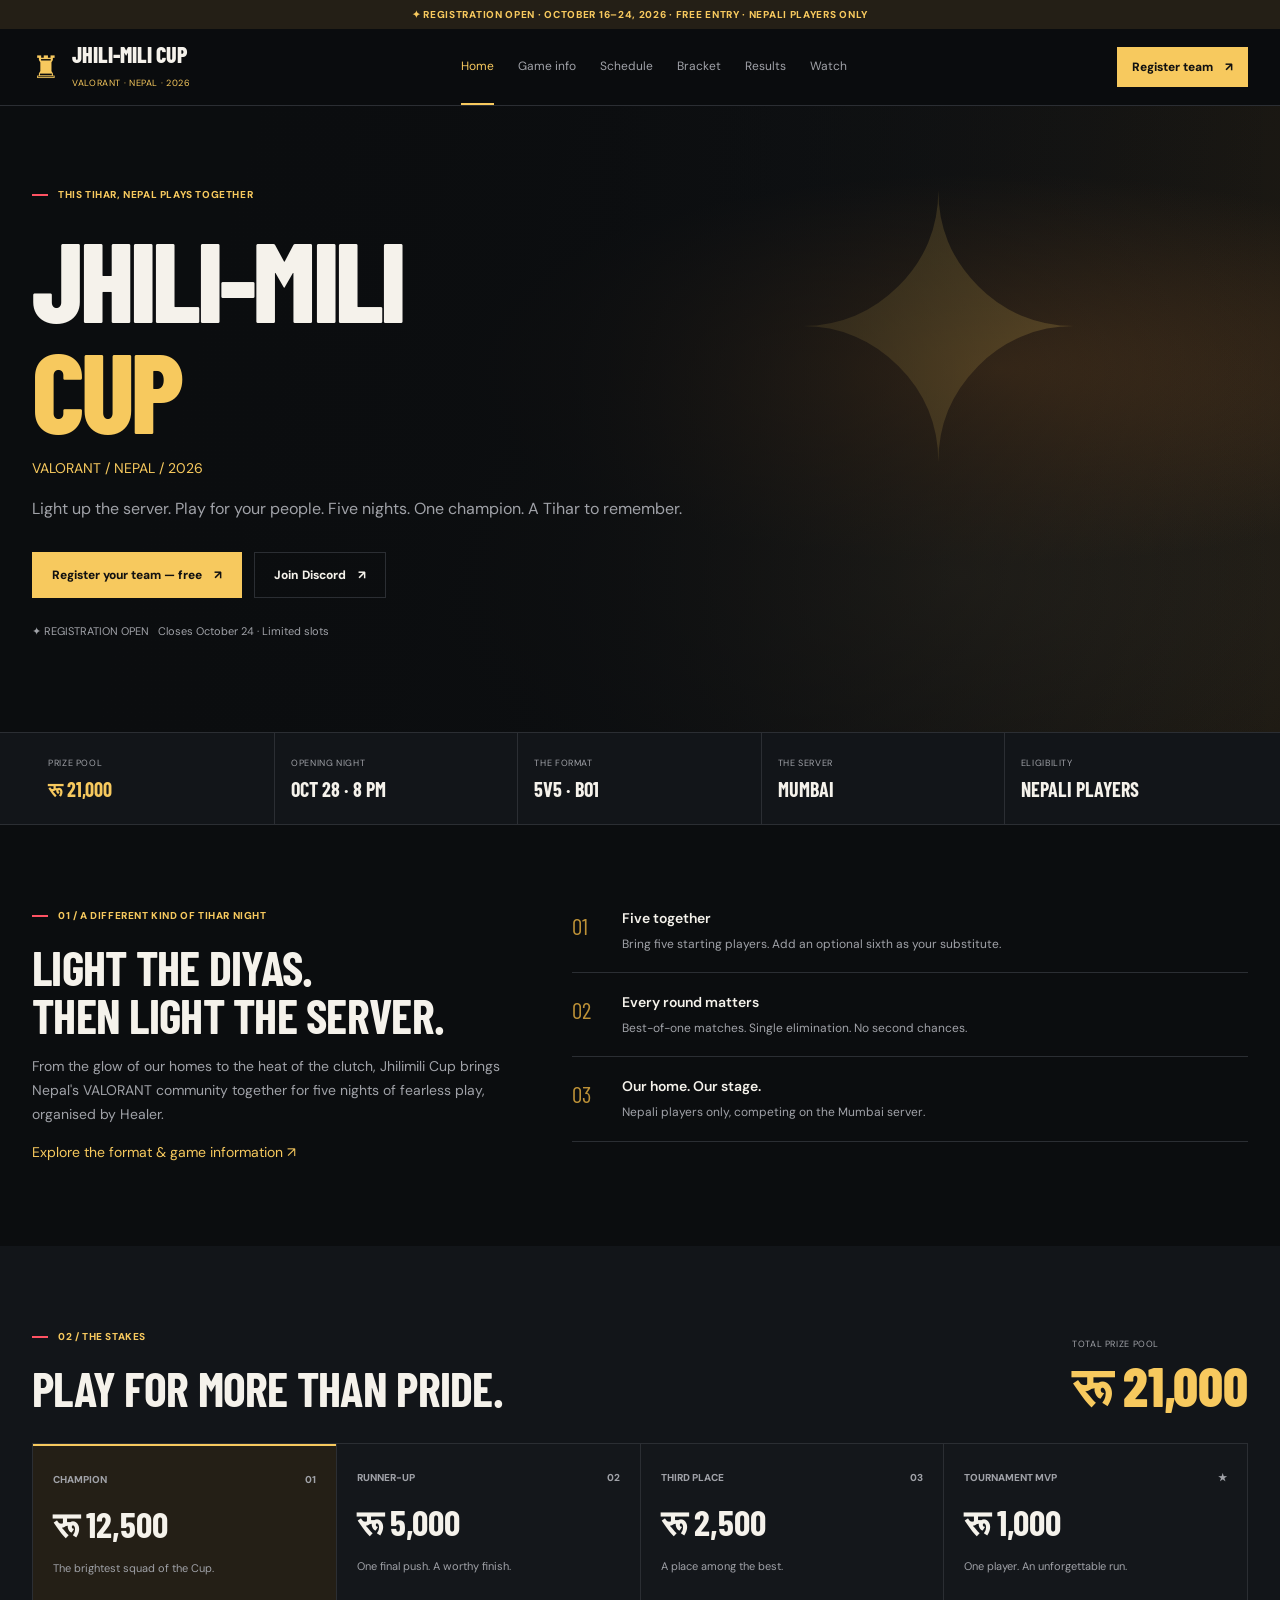
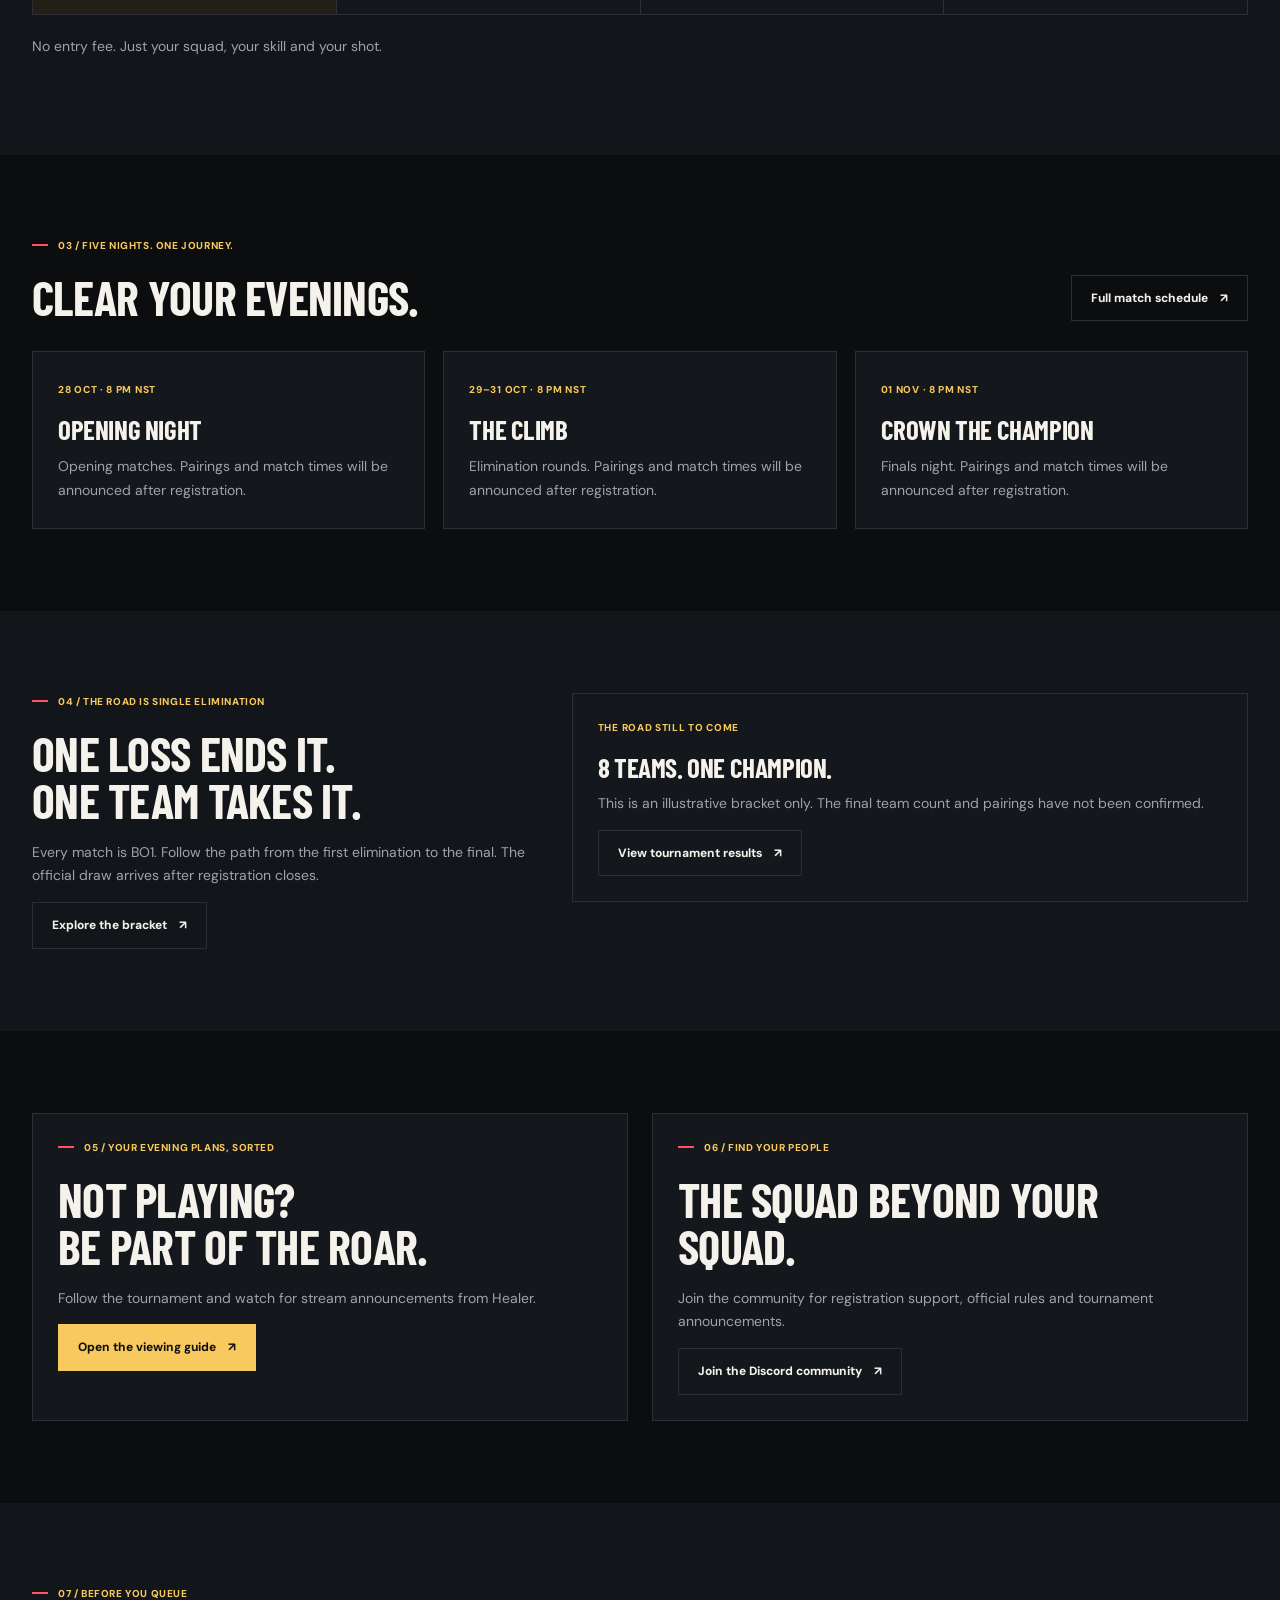
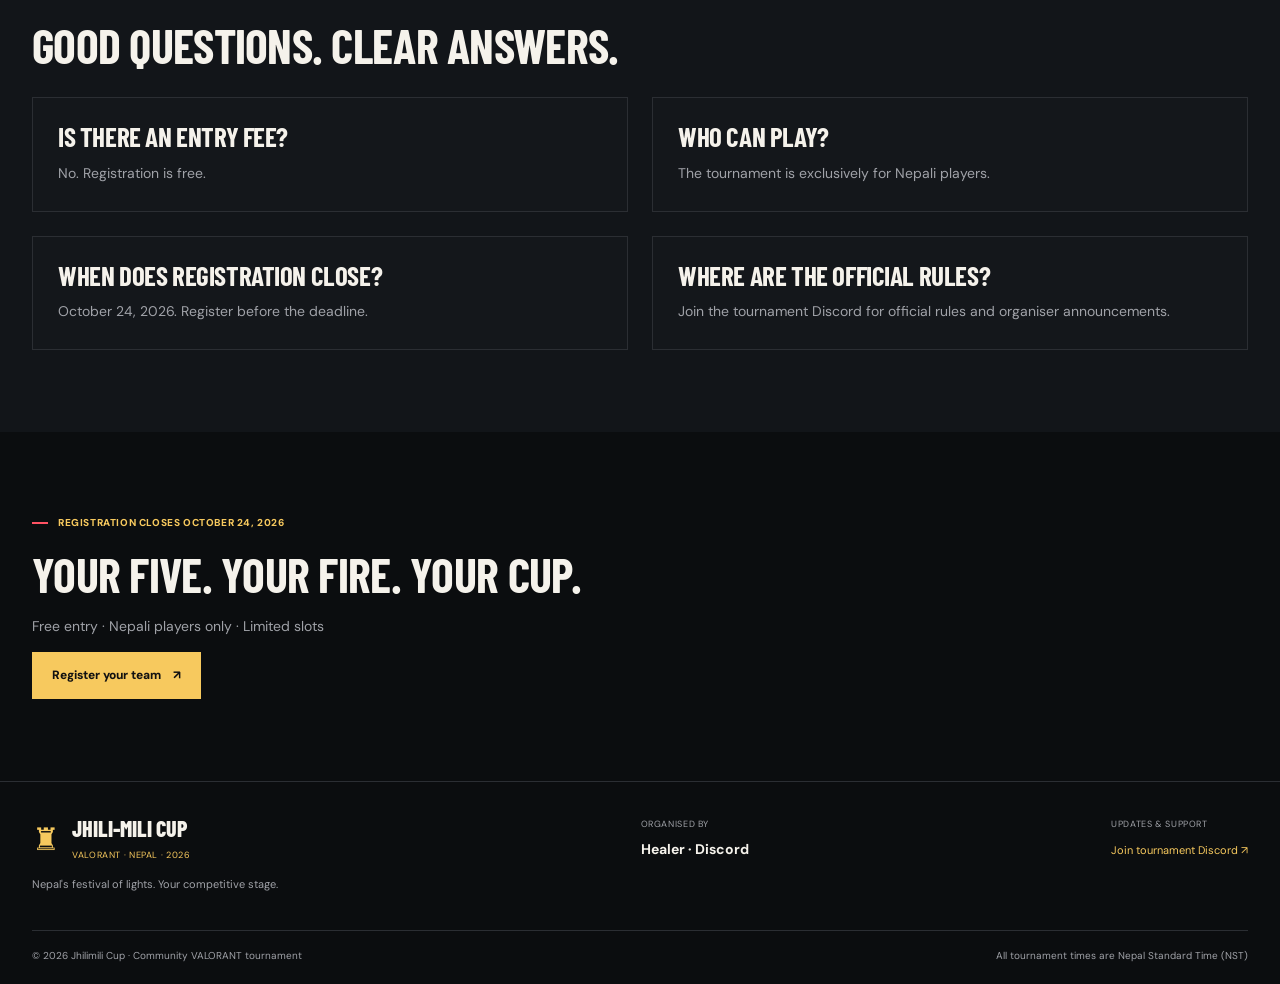
==== index.html @ e6ffb219 "first commit added all files from first project folder" ====
<!DOCTYPE html>
<html lang="en">
<head>
  <meta charset="UTF-8">
  <meta name="viewport" content="width=device-width, initial-scale=1.0">
  <meta name="theme-color" content="#0b0d0f">
  <meta name="description" content="Jhilimili Cup 2026 — Nepal's festival of lights meets competitive VALORANT. Free entry, five days, one champion.">
  <title>Jhilimili Cup 2026 | VALORANT Tournament</title>
  <link rel="stylesheet" href="css/style.css">
  <script src="js/main.js" defer></script>
</head>
<body data-page="home">
  <div id="app"></div>
</body>
</html>
---- css/style.css ----
@import url('https://fonts.googleapis.com/css2?family=Barlow+Condensed:wght@500;600;700;800;900&family=DM+Sans:wght@400;500;600;700;800&display=swap');

:root {
  --bg: #0b0d0f;
  --panel: #14171b;
  --panel-light: #1b1e23;
  --gold: #f7c95e;
  --gold-dark: #bd9137;
  --text: #f5f2eb;
  --muted: #a0a2a8;
  --border: #2b2e33;
  --red: #ff5263;
  --max: 1240px;
}

* {
  box-sizing: border-box;
}

html {
  scroll-behavior: smooth;
  scroll-padding-top: 100px;
}

body {
  margin: 0;
  background: var(--bg);
  color: var(--text);
  font-family: "DM Sans", sans-serif;
  font-size: 14px;
  line-height: 1.7;
}

body, button, input, select {
  font-family: "DM Sans", sans-serif;
}

a {
  color: inherit;
  text-decoration: none;
}

button, input, select {
  font-size: inherit;
}

button, a, input, select {
  -webkit-tap-highlight-color: transparent;
}

a:focus-visible, button:focus-visible,
input:focus-visible, select:focus-visible {
  outline: 2px solid var(--gold);
  outline-offset: 4px;
}

img {
  max-width: 100%;
  display: block;
}

button {
  cursor: pointer;
}

.container {
  width: min(var(--max), calc(100% - 64px));
  margin-inline: auto;
}

.announcement {
  background: #241f16;
  color: var(--gold);
  text-align: center;
  padding: 6px 12px;
  font-size: 10px;
  font-weight: 800;
  letter-spacing: .07em;
  text-transform: uppercase;
}

.navbar {
  background: rgba(11, 13, 15, .96);
  border-bottom: 1px solid var(--border);
  position: sticky;
  top: 0;
  z-index: 50;
  backdrop-filter: blur(16px);
}

.nav-inner {
  min-height: 76px;
  display: flex;
  align-items: center;
  justify-content: space-between;
  gap: 24px;
}

.brand {
  display: inline-flex;
  align-items: center;
  gap: 12px;
  flex-shrink: 0;
}

.brand-symbol {
  color: var(--gold);
  font-size: 31px;
  line-height: 1;
}

.brand-name {
  font-family: "Barlow Condensed", sans-serif;
  font-weight: 800;
  font-size: 22px;
  line-height: 1;
}

.brand-sub {
  display: block;
  font-size: 9px;
  color: var(--gold);
  letter-spacing: .07em;
  margin-top: 5px;
}

.nav-links {
  display: flex;
  align-items: center;
  gap: 24px;
}

.nav-links a {
  color: var(--muted);
  font-size: 12px;
  padding: 27px 0;
  border-bottom: 2px solid transparent;
  transition: color .2s, border-color .2s;
}

.nav-links a:hover,
.nav-links a.active {
  color: var(--gold);
  border-bottom-color: var(--gold);
}

.menu-toggle {
  display: none;
  color: var(--gold);
  background: transparent;
  border: 1px solid var(--border);
  padding: 9px 12px;
  border-radius: 4px;
}

.btn {
  display: inline-flex;
  align-items: center;
  justify-content: center;
  gap: 12px;
  min-height: 45px;
  padding: 12px 19px;
  background: var(--gold);
  color: #111;
  border: 1px solid var(--gold);
  font-size: 12px;
  font-weight: 800;
  transition: background .2s, transform .2s;
}

.btn:hover {
  background: #ffdc85;
  transform: translateY(-2px);
}

.btn-outline {
  background: transparent;
  color: var(--text);
  border-color: var(--border);
}

.btn-outline:hover {
  background: var(--panel-light);
  color: var(--gold);
  border-color: var(--gold);
}

.btn-small {
  min-height: 38px;
  padding: 9px 14px;
}

.eyebrow {
  display: flex;
  align-items: center;
  gap: 10px;
  color: var(--gold);
  font-size: 10px;
  font-weight: 800;
  letter-spacing: .06em;
  text-transform: uppercase;
  margin-bottom: 20px;
}

.eyebrow::before {
  content: "";
  display: inline-block;
  width: 16px;
  height: 2px;
  background: var(--red);
}

h1, h2, h3, h4, p {
  margin-top: 0;
}

h1, h2, h3, .display {
  font-family: "Barlow Condensed", sans-serif;
  text-transform: uppercase;
  line-height: .99;
  letter-spacing: -.015em;
}

h1 {
  font-size: clamp(44px, 6vw, 78px);
  margin-bottom: 20px;
  font-weight: 800;
}

h2 {
  font-size: clamp(30px, 4vw, 48px);
  margin-bottom: 16px;
}

h3 {
  font-size: 27px;
  margin-bottom: 12px;
}

p {
  color: var(--muted);
}

.lead {
  max-width: 690px;
  font-size: 16px;
  line-height: 1.8;
}

.hero {
  position: relative;
  min-height: 570px;
  overflow: hidden;
  display: flex;
  align-items: center;
  background:
    radial-gradient(ellipse at 78% 42%, #48321c 0%, transparent 38%),
    radial-gradient(ellipse at 75% 75%, #29251d 0%, transparent 40%),
    linear-gradient(105deg, #0b0d0f 18%, #111315 55%, #1d1912);
}

.hero::before {
  content: "✦";
  position: absolute;
  right: 15%;
  top: 8%;
  color: rgba(247, 201, 94, .25);
  font-size: clamp(180px, 28vw, 360px);
  line-height: 1;
  pointer-events: none;
}

.hero::after {
  content: "";
  position: absolute;
  inset: 0;
  pointer-events: none;
  background: linear-gradient(90deg, var(--bg) 0%, rgba(11,13,15,.84) 45%, transparent 100%);
}

.hero-inner {
  position: relative;
  z-index: 1;
  padding-block: 80px;
}

.hero-copy {
  max-width: 680px;
}

.hero h1 {
  font-size: clamp(64px, 9vw, 112px);
  letter-spacing: -.035em;
  margin-bottom: 12px;
}

.hero h1 span {
  display: block;
  color: var(--gold);
}

.hero-actions {
  display: flex;
  flex-wrap: wrap;
  gap: 12px;
  margin-top: 28px;
}

.hero-note {
  margin-top: 24px;
  font-size: 11px;
}

.stats-strip {
  border-block: 1px solid var(--border);
  background: #121519;
}

.stats-grid {
  display: grid;
  grid-template-columns: repeat(5, 1fr);
}

.stat {
  padding: 23px 16px;
  border-right: 1px solid var(--border);
}

.stat:last-child {
  border-right: 0;
}

.stat-label {
  display: block;
  color: var(--muted);
  text-transform: uppercase;
  font-size: 9px;
  letter-spacing: .07em;
  margin-bottom: 6px;
}

.stat-value {
  font-family: "Barlow Condensed", sans-serif;
  font-weight: 700;
  font-size: 20px;
  line-height: 1.2;
}

.gold {
  color: var(--gold);
}

.section {
  padding-block: 82px;
}

.section-alt {
  background: #121519;
}

.section-heading {
  display: flex;
  justify-content: space-between;
  align-items: end;
  gap: 24px;
  margin-bottom: 30px;
}

.section-heading h2 {
  margin-bottom: 0;
}

.grid-2 {
  display: grid;
  grid-template-columns: repeat(2, minmax(0, 1fr));
  gap: 24px;
}

.grid-3 {
  display: grid;
  grid-template-columns: repeat(3, minmax(0, 1fr));
  gap: 18px;
}

.grid-4 {
  display: grid;
  grid-template-columns: repeat(4, minmax(0, 1fr));
  gap: 1px;
  background: var(--border);
  border: 1px solid var(--border);
}

.card {
  background: var(--panel);
  border: 1px solid var(--border);
  padding: 25px;
}

.card p:last-child {
  margin-bottom: 0;
}

.card-kicker {
  color: var(--gold);
  font-size: 10px;
  font-weight: 800;
  text-transform: uppercase;
  letter-spacing: .07em;
}

.prize-card {
  background: #14171b;
  padding: 25px 20px;
  min-width: 0;
}

.prize-card:first-child {
  background: #241f16;
  border-top: 2px solid var(--gold);
}

.prize-place {
  display: flex;
  justify-content: space-between;
  color: var(--muted);
  font-size: 10px;
  font-weight: 800;
  text-transform: uppercase;
}

.prize-amount {
  font-family: "Barlow Condensed", sans-serif;
  font-size: clamp(23px, 3vw, 36px);
  font-weight: 700;
  margin-block: 16px;
  line-height: 1.1;
}

.prize-card p {
  font-size: 11px;
}

.total-prize {
  font-family: "Barlow Condensed", sans-serif;
  font-size: clamp(36px, 5vw, 55px);
  color: var(--gold);
  font-weight: 800;
  line-height: 1;
}

.feature-row {
  display: grid;
  grid-template-columns: .85fr 1.15fr;
  gap: 40px;
  align-items: start;
}

.feature-panel {
  background: #241f16;
  border: 1px solid #473b23;
  padding: 32px;
}

.big-format {
  font-family: "Barlow Condensed", sans-serif;
  font-size: clamp(70px, 9vw, 110px);
  font-weight: 900;
  color: var(--gold);
  line-height: 1;
}

.info-list {
  list-style: none;
  padding: 0;
  margin: 0;
}

.info-list li {
  display: grid;
  grid-template-columns: 38px 1fr;
  gap: 12px;
  padding: 18px 0;
  border-bottom: 1px solid var(--border);
}

.info-list li:first-child {
  padding-top: 0;
}

.info-number {
  color: var(--gold-dark);
  font-family: "Barlow Condensed", sans-serif;
  font-size: 23px;
}

.info-list strong {
  display: block;
  font-weight: 600;
  margin-bottom: 3px;
}

.info-list p {
  font-size: 12px;
  margin-bottom: 0;
}

.schedule-list {
  border-top: 1px solid var(--border);
}

.schedule-row {
  display: grid;
  grid-template-columns: 55px 130px minmax(170px, 1.1fr) minmax(130px, .9fr) 135px;
  gap: 18px;
  align-items: center;
  padding: 23px 20px;
  border-bottom: 1px solid var(--border);
}

.schedule-row:nth-child(odd) {
  background: #14171b;
}

.schedule-row.featured {
  border-inline-start: 3px solid var(--gold);
  background: #241f16;
}

.day-number {
  color: var(--gold-dark);
  font-family: "Barlow Condensed", sans-serif;
  font-size: 32px;
}

.date-number {
  font-family: "Barlow Condensed", sans-serif;
  font-size: 43px;
  font-weight: 800;
  line-height: 1;
}

.date-month {
  color: var(--gold);
  font-size: 10px;
  text-transform: uppercase;
}

.schedule-title {
  font-family: "Barlow Condensed", sans-serif;
  font-size: 27px;
  text-transform: uppercase;
  font-weight: 700;
}

.schedule-desc {
  color: var(--muted);
  font-size: 11px;
}

.schedule-time {
  color: var(--gold);
  font-family: "Barlow Condensed", sans-serif;
  font-size: 22px;
  font-weight: 700;
  text-align: right;
}

.schedule-time small {
  display: block;
  color: var(--muted);
  font-family: "DM Sans", sans-serif;
  font-size: 10px;
  font-weight: 400;
}

.filters {
  display: flex;
  gap: 8px;
  flex-wrap: wrap;
  margin-bottom: 22px;
}

.filter-btn {
  border: 1px solid var(--border);
  color: var(--muted);
  background: transparent;
  padding: 9px 14px;
}

.filter-btn.active,
.filter-btn:hover {
  background: var(--gold);
  color: #111;
  border-color: var(--gold);
}

.notice {
  border-left: 2px solid var(--gold);
  background: #211d16;
  padding: 18px 20px;
  margin: 26px 0;
}

.notice strong {
  color: var(--gold);
}

.notice p {
  font-size: 12px;
  margin: 5px 0 0;
}

.bracket-scroll {
  overflow-x: auto;
  padding: 20px 0;
}

.bracket {
  min-width: 900px;
  display: grid;
  grid-template-columns: 1.2fr 1.2fr 1.2fr .8fr;
  gap: 35px;
}

.bracket-column h3 {
  font-size: 23px;
  margin-bottom: 22px;
}

.bracket-stack {
  display: flex;
  flex-direction: column;
  justify-content: space-around;
  gap: 24px;
  height: 400px;
}

.match {
  border: 1px solid var(--border);
  background: var(--panel);
}

.match-header {
  display: flex;
  justify-content: space-between;
  padding: 8px 10px;
  background: var(--panel-light);
  color: var(--muted);
  font-size: 9px;
  text-transform: uppercase;
}

.team-slot {
  display: flex;
  justify-content: space-between;
  gap: 10px;
  padding: 12px 10px;
  border-top: 1px solid var(--border);
  color: #c0c1c5;
  font-size: 11px;
}

.team-slot span:last-child {
  color: var(--muted);
}

.champion-box {
  align-self: center;
  border: 1px solid var(--gold-dark);
  background: #241f16;
  text-align: center;
  padding: 25px 12px;
}

.champion-box .trophy {
  font-size: 28px;
  color: var(--gold);
}

.champion-box h3 {
  font-size: 28px;
}

.page-hero {
  padding-block: 65px 35px;
}

.page-hero h1 {
  font-size: clamp(44px, 6vw, 70px);
  max-width: 900px;
}

.page-hero .lead {
  font-size: 14px;
}

.results-hero {
  display: grid;
  grid-template-columns: 1fr .85fr;
  background: var(--panel);
  border: 1px solid var(--border);
}

.results-copy {
  padding: clamp(25px, 5vw, 55px);
}

.results-art {
  min-height: 310px;
  background:
    radial-gradient(ellipse at center, #66502b, transparent 38%),
    linear-gradient(135deg, #151619, #32261a);
  display: grid;
  place-items: center;
  overflow: hidden;
}

.results-art span {
  color: var(--gold);
  font-size: clamp(100px, 16vw, 180px);
  text-shadow: 0 0 55px rgba(247, 201, 94, .2);
}

.results-status {
  color: var(--gold);
  font-size: 11px;
  font-weight: 800;
  letter-spacing: .08em;
  text-transform: uppercase;
}

.prize-total-row {
  display: flex;
  justify-content: space-between;
  align-items: end;
  gap: 20px;
  margin-bottom: 24px;
}

.watch-card {
  display: flex;
  flex-direction: column;
  gap: 15px;
  min-height: 230px;
}

.watch-icon {
  font-size: 32px;
  color: var(--gold);
}

.watch-card .btn {
  margin-top: auto;
  align-self: start;
}

.form-layout {
  display: grid;
  grid-template-columns: minmax(0, 1.7fr) minmax(250px, .8fr);
  gap: 24px;
  align-items: start;
  padding-bottom: 80px;
}

.form-card {
  background: var(--panel);
  border: 1px solid var(--border);
  padding: clamp(18px, 3vw, 32px);
}

.form-section {
  padding-bottom: 27px;
  margin-bottom: 27px;
  border-bottom: 1px solid var(--border);
}

.form-section:last-child {
  border-bottom: 0;
  margin-bottom: 0;
  padding-bottom: 0;
}

.form-section h2 {
  font-size: 27px;
}

.form-grid {
  display: grid;
  grid-template-columns: repeat(2, minmax(0, 1fr));
  gap: 16px;
}

.field {
  display: flex;
  flex-direction: column;
  gap: 7px;
  min-width: 0;
}

.field.full {
  grid-column: 1 / -1;
}

.field label {
  color: #d8d7d2;
  font-size: 11px;
  font-weight: 600;
}

.field input,
.field select {
  width: 100%;
  min-height: 43px;
  background: #0b0d0f;
  border: 1px solid var(--border);
  color: var(--text);
  padding: 11px 12px;
  border-radius: 0;
}

.field input::placeholder {
  color: #666b74;
}

.player-block {
  padding: 18px 0;
  border-bottom: 1px solid var(--border);
}

.player-block:last-child {
  border-bottom: 0;
}

.player-heading {
  display: flex;
  justify-content: space-between;
  margin-bottom: 12px;
  font-size: 10px;
  font-weight: 800;
  text-transform: uppercase;
}

.player-heading span:last-child {
  color: var(--gold-dark);
}

.checkbox-line {
  display: flex;
  align-items: start;
  gap: 10px;
  margin: 15px 0;
  color: var(--muted);
  font-size: 12px;
}

.checkbox-line input {
  margin-top: 5px;
  accent-color: var(--gold);
}

.form-message {
  margin-top: 15px;
  padding: 13px;
  border: 1px solid var(--gold-dark);
  color: var(--gold);
  overflow-wrap: anywhere;
}

.sidebar-sticky {
  position: sticky;
  top: 105px;
}

.side-card {
  background: #241f16;
  border: 1px solid #443821;
  padding: 24px;
  margin-bottom: 16px;
}

.side-card h2 {
  font-size: 32px;
  color: var(--gold);
}

.side-fact {
  border-top: 1px solid #443821;
  padding-top: 14px;
  margin-top: 14px;
}

.side-fact small {
  display: block;
  color: var(--gold-dark);
  font-size: 9px;
  text-transform: uppercase;
}

.side-fact span {
  font-size: 12px;
}

.footer {
  border-top: 1px solid var(--border);
  padding-block: 35px 20px;
}

.footer-main {
  display: flex;
  align-items: start;
  justify-content: space-between;
  gap: 25px;
  padding-bottom: 25px;
}

.footer p, .footer a {
  font-size: 11px;
}

.footer-bottom {
  border-top: 1px solid var(--border);
  padding-top: 16px;
  display: flex;
  justify-content: space-between;
  gap: 16px;
  font-size: 10px;
  color: var(--muted);
}

.mobile-only {
  display: none;
}

@media (max-width: 1000px) {
  .nav-links {
    gap: 13px;
  }

  .nav-links a {
    font-size: 11px;
  }

  .nav-register {
    display: none;
  }

  .schedule-row {
    grid-template-columns: 38px 90px minmax(140px, 1fr) 120px;
  }

  .schedule-row .schedule-round {
    display: none;
  }

  .grid-4 {
    grid-template-columns: repeat(2, minmax(0, 1fr));
  }
}

@media (max-width: 760px) {
  .container {
    width: min(100% - 36px, var(--max));
  }

  .nav-inner {
    min-height: 68px;
    flex-wrap: wrap;
    padding-block: 10px;
  }

  .brand-name {
    font-size: 20px;
  }

  .menu-toggle {
    display: block;
  }

  .nav-links {
    display: none;
    width: 100%;
    flex-direction: column;
    align-items: stretch;
    gap: 0;
    order: 3;
  }

  .nav-links.open {
    display: flex;
  }

  .nav-links a {
    padding: 12px 5px;
    border-bottom: 1px solid var(--border);
  }

  .nav-register {
    display: inline-flex;
    margin-left: auto;
    min-height: 38px;
    padding: 9px 11px;
  }

  .hero {
    min-height: 490px;
  }

  .hero-inner {
    padding-block: 65px;
  }

  .hero::after {
    background: linear-gradient(90deg, var(--bg), rgba(11,13,15,.76));
  }

  .hero h1 {
    font-size: clamp(55px, 14vw, 84px);
  }

  .stats-grid {
    grid-template-columns: repeat(2, minmax(0, 1fr));
  }

  .stat {
    border-bottom: 1px solid var(--border);
    padding: 17px 12px;
  }

  .stat:nth-child(2n) {
    border-right: 0;
  }

  .stat:last-child {
    grid-column: 1 / -1;
  }

  .section {
    padding-block: 55px;
  }

  .section-heading {
    align-items: start;
    flex-direction: column;
  }

  .grid-2, .grid-3, .feature-row,
  .results-hero, .form-layout {
    grid-template-columns: 1fr;
  }

  .grid-4 {
    grid-template-columns: repeat(2, minmax(0, 1fr));
  }

  .schedule-row {
    grid-template-columns: 32px 65px 1fr;
    gap: 12px;
    padding: 18px 12px;
  }

  .schedule-title {
    font-size: 22px;
  }

  .schedule-row .schedule-time {
    grid-column: 3;
    text-align: left;
    font-size: 20px;
  }

  .date-number {
    font-size: 35px;
  }

  .schedule-row .schedule-desc {
    font-size: 10px;
  }

  .results-art {
    min-height: 220px;
  }

  .sidebar-sticky {
    position: static;
  }

  .footer-main {
    flex-direction: column;
  }

  .footer-bottom {
    flex-direction: column;
  }

  .mobile-only {
    display: block;
  }

  .form-grid {
    grid-template-columns: 1fr;
  }

  .field.full {
    grid-column: auto;
  }
}

@media (max-width: 400px) {
  .container {
    width: calc(100% - 28px);
  }

  .brand-symbol {
    font-size: 26px;
  }

  .brand-name {
    font-size: 18px;
  }

  .nav-register {
    font-size: 10px;
  }

  .grid-4 {
    grid-template-columns: 1fr;
  }

  .hero-actions .btn {
    width: 100%;
  }
  [hidden] {
  display: none !important;
}
}
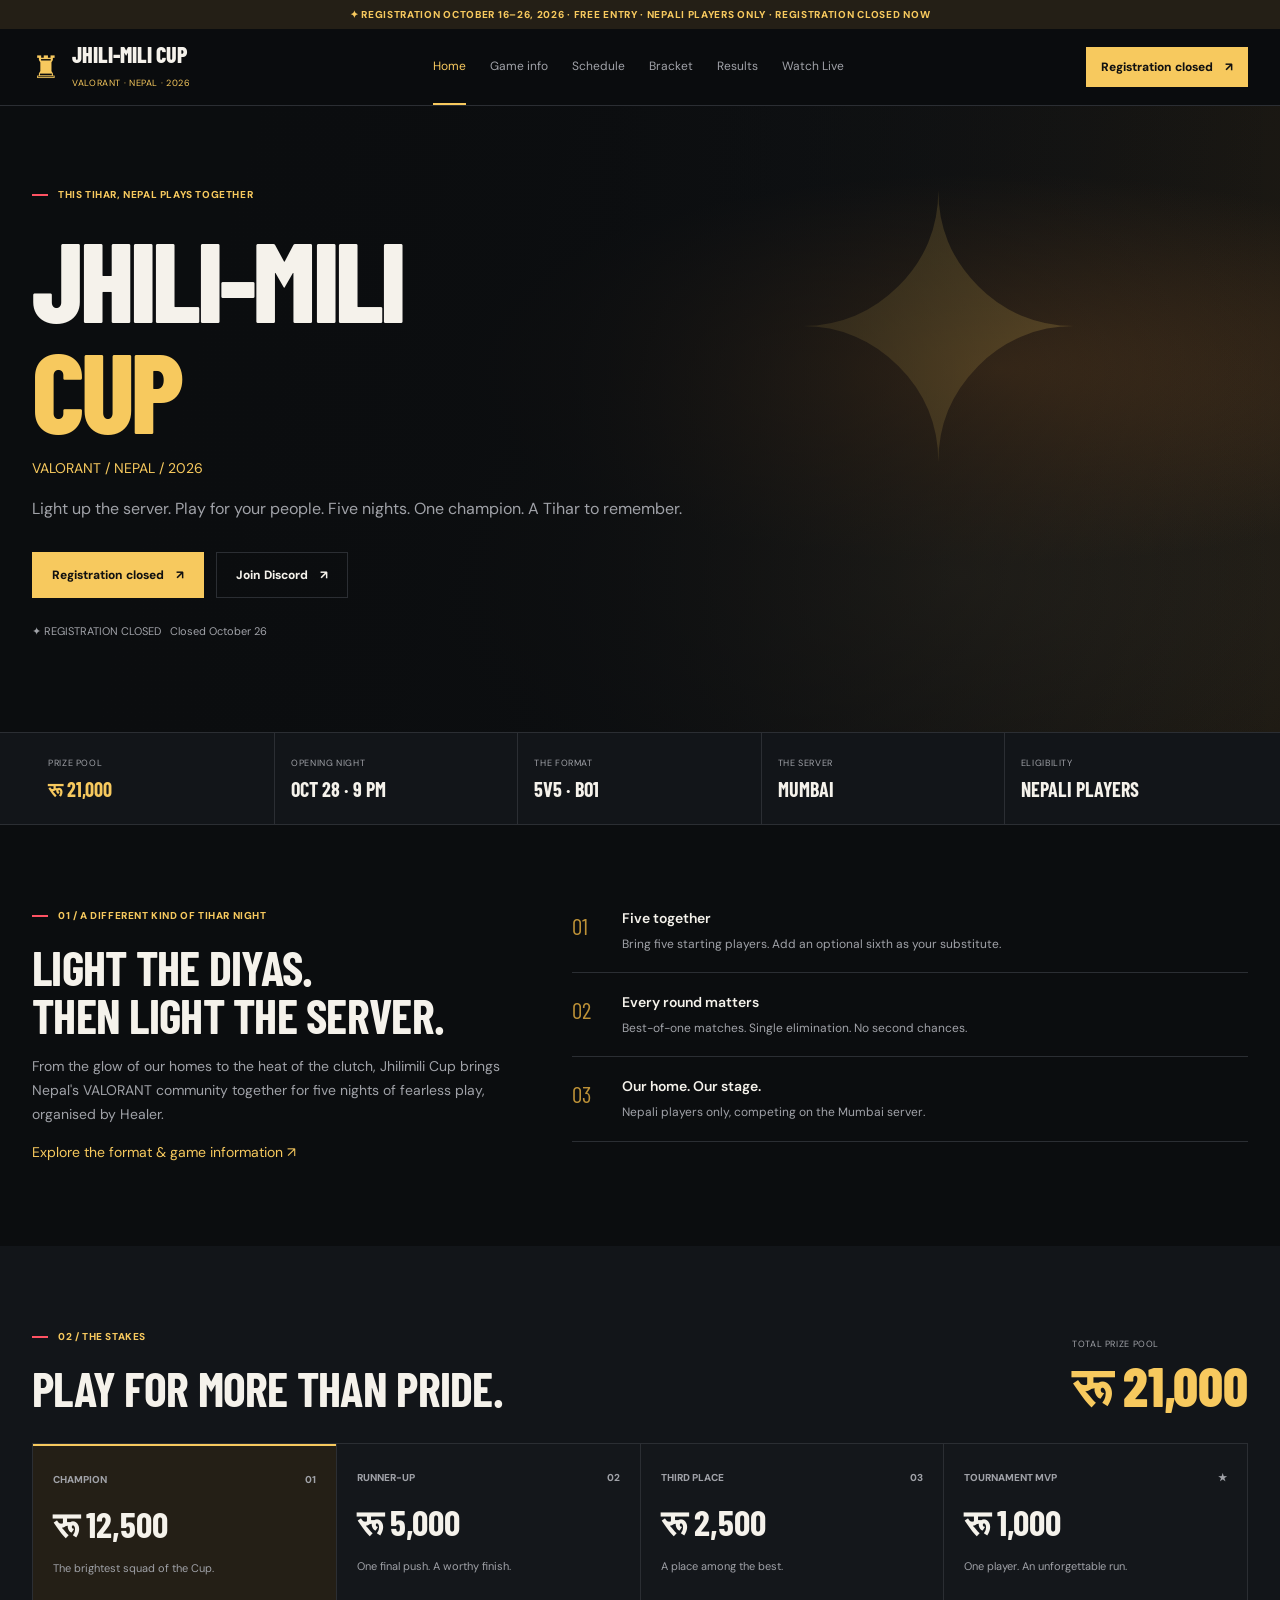
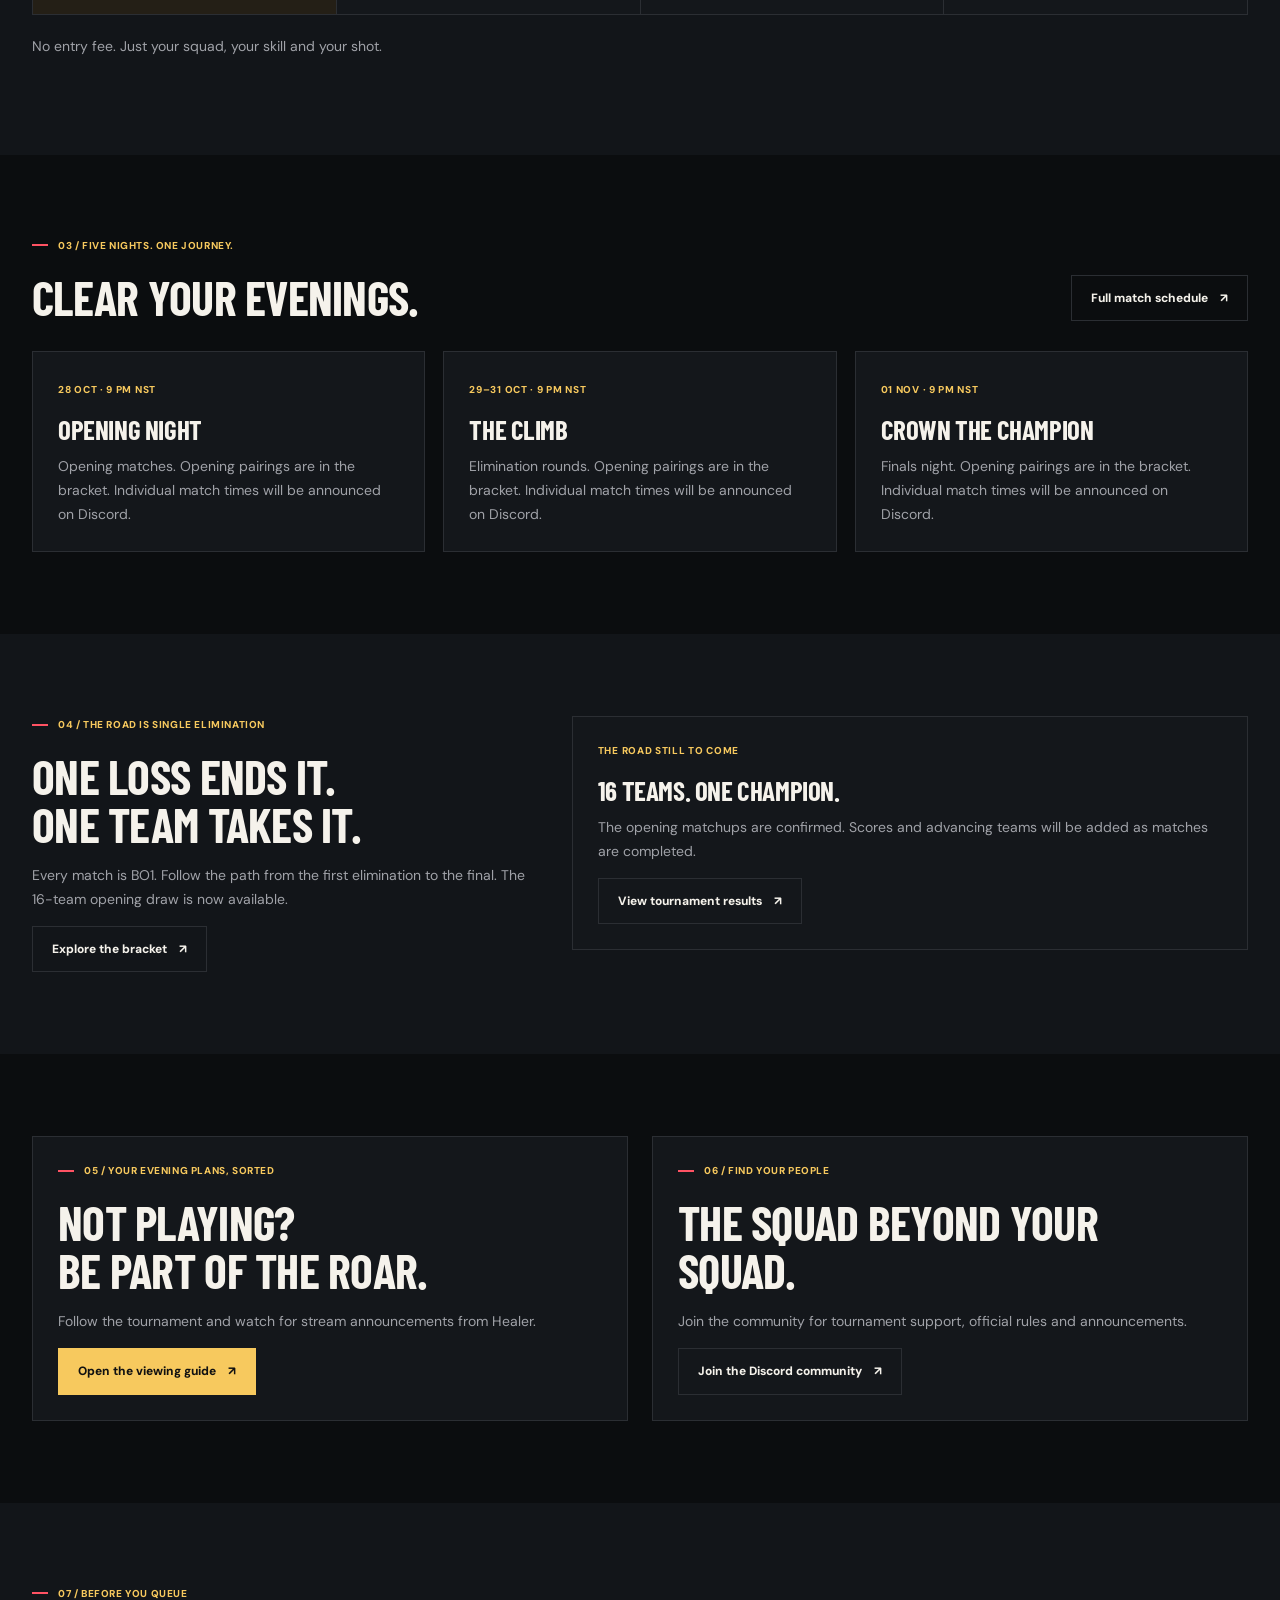
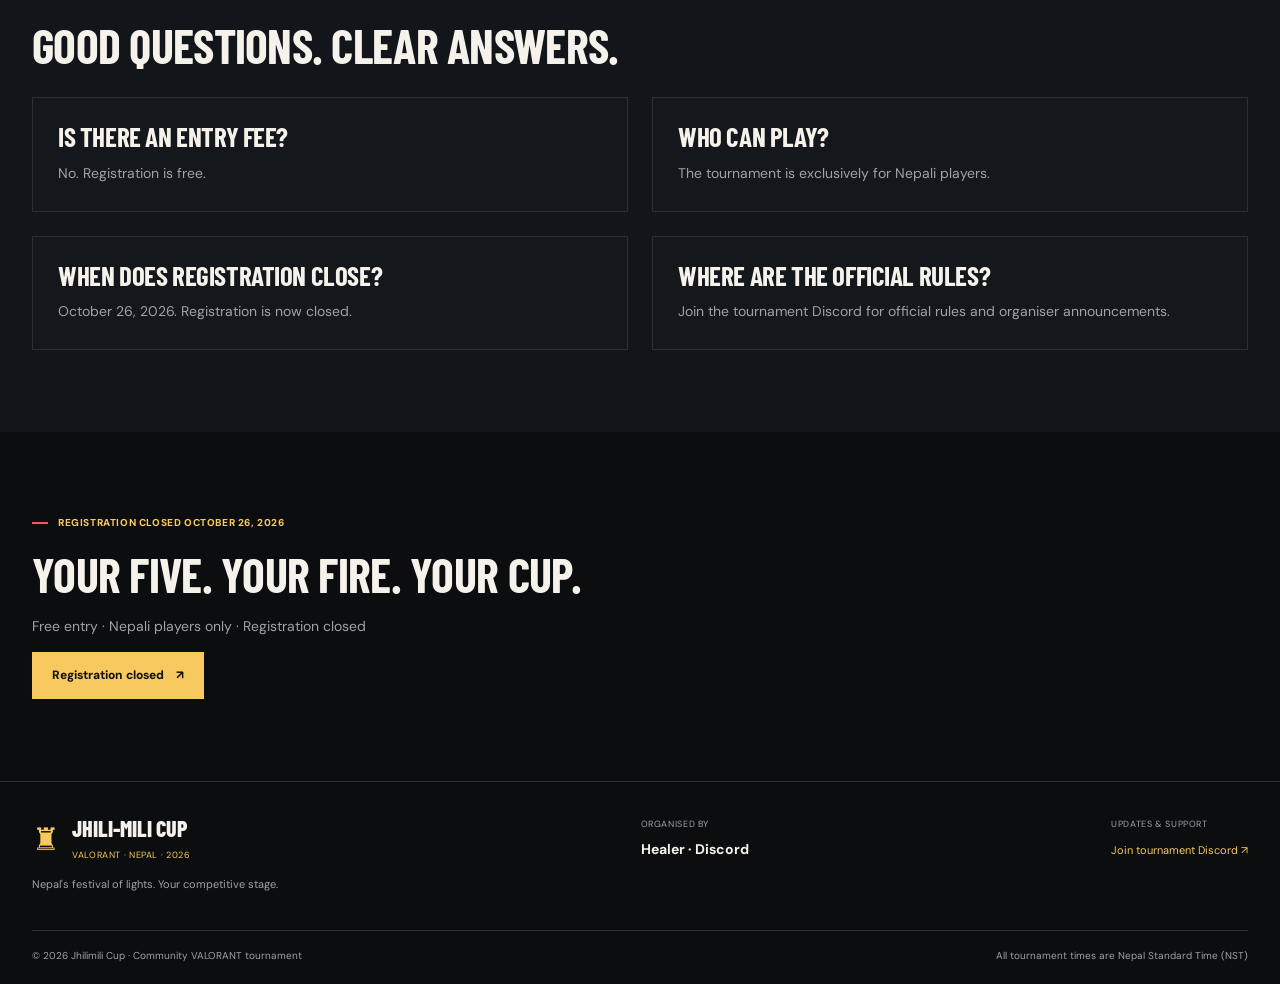
==== commit b577f237: "bracket and live links updated" ====
--- a/index.html
+++ b/index.html
@@ -4,7 +4,7 @@
   <meta charset="UTF-8">
   <meta name="viewport" content="width=device-width, initial-scale=1.0">
   <meta name="theme-color" content="#0b0d0f">
-  <meta name="description" content="Jhilimili Cup 2026 — Nepal's festival of lights meets competitive VALORANT. Free entry, five days, one champion.">
+  <meta name="description" content="Nepal's festival of lights meets competitive VALORANT. Free entry, five days, one champion.">
   <title>Jhilimili Cup 2026 | VALORANT Tournament</title>
   <link rel="stylesheet" href="css/style.css">
   <script src="js/main.js" defer></script>
@@ -12,4 +12,4 @@
 <body data-page="home">
   <div id="app"></div>
 </body>
-</html>+</html>
--- a/css/style.css
+++ b/css/style.css
@@ -12,1124 +12,284 @@
   --red: #ff5263;
   --max: 1240px;
 }
-
-* {
-  box-sizing: border-box;
-}
-
-html {
-  scroll-behavior: smooth;
-  scroll-padding-top: 100px;
-}
-
+* { box-sizing: border-box; }
+html { scroll-behavior: smooth; scroll-padding-top: 100px; }
 body {
-  margin: 0;
-  background: var(--bg);
-  color: var(--text);
-  font-family: "DM Sans", sans-serif;
-  font-size: 14px;
-  line-height: 1.7;
-}
-
-body, button, input, select {
-  font-family: "DM Sans", sans-serif;
-}
-
-a {
-  color: inherit;
-  text-decoration: none;
-}
-
-button, input, select {
-  font-size: inherit;
-}
-
-button, a, input, select {
-  -webkit-tap-highlight-color: transparent;
-}
-
-a:focus-visible, button:focus-visible,
-input:focus-visible, select:focus-visible {
-  outline: 2px solid var(--gold);
-  outline-offset: 4px;
-}
-
-img {
-  max-width: 100%;
-  display: block;
-}
-
-button {
-  cursor: pointer;
-}
-
-.container {
-  width: min(var(--max), calc(100% - 64px));
-  margin-inline: auto;
-}
-
+  margin: 0; background: var(--bg); color: var(--text);
+  font-family: "DM Sans", sans-serif; font-size: 14px; line-height: 1.7;
+}
+body, button, input, select { font-family: "DM Sans", sans-serif; }
+a { color: inherit; text-decoration: none; }
+button, input, select { font-size: inherit; }
+button, a, input, select { -webkit-tap-highlight-color: transparent; }
+a:focus-visible, button:focus-visible, input:focus-visible, select:focus-visible {
+  outline: 2px solid var(--gold); outline-offset: 4px;
+}
+img { max-width: 100%; display: block; }
+button { cursor: pointer; }
+[hidden] { display: none !important; }
+.container { width: min(var(--max), calc(100% - 64px)); margin-inline: auto; }
 .announcement {
-  background: #241f16;
-  color: var(--gold);
-  text-align: center;
-  padding: 6px 12px;
-  font-size: 10px;
-  font-weight: 800;
-  letter-spacing: .07em;
-  text-transform: uppercase;
-}
-
+  background: #241f16; color: var(--gold); text-align: center; padding: 6px 12px;
+  font-size: 10px; font-weight: 800; letter-spacing: .07em; text-transform: uppercase;
+}
 .navbar {
-  background: rgba(11, 13, 15, .96);
-  border-bottom: 1px solid var(--border);
-  position: sticky;
-  top: 0;
-  z-index: 50;
-  backdrop-filter: blur(16px);
-}
-
+  background: rgba(11, 13, 15, .96); border-bottom: 1px solid var(--border);
+  position: sticky; top: 0; z-index: 50; backdrop-filter: blur(16px);
+}
 .nav-inner {
-  min-height: 76px;
-  display: flex;
-  align-items: center;
-  justify-content: space-between;
-  gap: 24px;
-}
-
-.brand {
-  display: inline-flex;
-  align-items: center;
-  gap: 12px;
-  flex-shrink: 0;
-}
-
-.brand-symbol {
-  color: var(--gold);
-  font-size: 31px;
-  line-height: 1;
-}
-
+  min-height: 76px; display: flex; align-items: center;
+  justify-content: space-between; gap: 24px;
+}
+.brand { display: inline-flex; align-items: center; gap: 12px; flex-shrink: 0; }
+.brand-symbol { color: var(--gold); font-size: 31px; line-height: 1; }
 .brand-name {
-  font-family: "Barlow Condensed", sans-serif;
-  font-weight: 800;
-  font-size: 22px;
-  line-height: 1;
-}
-
-.brand-sub {
-  display: block;
-  font-size: 9px;
-  color: var(--gold);
-  letter-spacing: .07em;
-  margin-top: 5px;
-}
-
-.nav-links {
-  display: flex;
-  align-items: center;
-  gap: 24px;
-}
-
+  font-family: "Barlow Condensed", sans-serif; font-weight: 800;
+  font-size: 22px; line-height: 1;
+}
+.brand-sub { display: block; font-size: 9px; color: var(--gold); letter-spacing: .07em; margin-top: 5px; }
+.nav-links { display: flex; align-items: center; gap: 24px; }
 .nav-links a {
-  color: var(--muted);
-  font-size: 12px;
-  padding: 27px 0;
-  border-bottom: 2px solid transparent;
-  transition: color .2s, border-color .2s;
-}
-
-.nav-links a:hover,
-.nav-links a.active {
-  color: var(--gold);
-  border-bottom-color: var(--gold);
-}
-
+  color: var(--muted); font-size: 12px; padding: 27px 0;
+  border-bottom: 2px solid transparent; transition: color .2s, border-color .2s;
+}
+.nav-links a:hover, .nav-links a.active { color: var(--gold); border-bottom-color: var(--gold); }
 .menu-toggle {
-  display: none;
-  color: var(--gold);
-  background: transparent;
-  border: 1px solid var(--border);
-  padding: 9px 12px;
-  border-radius: 4px;
-}
-
+  display: none; color: var(--gold); background: transparent;
+  border: 1px solid var(--border); padding: 9px 12px; border-radius: 4px;
+}
 .btn {
-  display: inline-flex;
-  align-items: center;
-  justify-content: center;
-  gap: 12px;
-  min-height: 45px;
-  padding: 12px 19px;
-  background: var(--gold);
-  color: #111;
-  border: 1px solid var(--gold);
-  font-size: 12px;
-  font-weight: 800;
-  transition: background .2s, transform .2s;
-}
-
-.btn:hover {
-  background: #ffdc85;
-  transform: translateY(-2px);
-}
-
-.btn-outline {
-  background: transparent;
-  color: var(--text);
-  border-color: var(--border);
-}
-
-.btn-outline:hover {
-  background: var(--panel-light);
-  color: var(--gold);
-  border-color: var(--gold);
-}
-
-.btn-small {
-  min-height: 38px;
-  padding: 9px 14px;
-}
-
+  display: inline-flex; align-items: center; justify-content: center; gap: 12px;
+  min-height: 45px; padding: 12px 19px; background: var(--gold);
+  color: #111; border: 1px solid var(--gold); font-size: 12px;
+  font-weight: 800; transition: background .2s, transform .2s;
+}
+.btn:hover { background: #ffdc85; transform: translateY(-2px); }
+.btn-outline { background: transparent; color: var(--text); border-color: var(--border); }
+.btn-outline:hover { background: var(--panel-light); color: var(--gold); border-color: var(--gold); }
+.btn-small { min-height: 38px; padding: 9px 14px; }
 .eyebrow {
-  display: flex;
-  align-items: center;
-  gap: 10px;
-  color: var(--gold);
-  font-size: 10px;
-  font-weight: 800;
-  letter-spacing: .06em;
-  text-transform: uppercase;
-  margin-bottom: 20px;
-}
-
-.eyebrow::before {
-  content: "";
-  display: inline-block;
-  width: 16px;
-  height: 2px;
-  background: var(--red);
-}
-
-h1, h2, h3, h4, p {
-  margin-top: 0;
-}
-
+  display: flex; align-items: center; gap: 10px; color: var(--gold);
+  font-size: 10px; font-weight: 800; letter-spacing: .06em;
+  text-transform: uppercase; margin-bottom: 20px;
+}
+.eyebrow::before { content: ""; display: inline-block; width: 16px; height: 2px; background: var(--red); }
+h1, h2, h3, h4, p { margin-top: 0; }
 h1, h2, h3, .display {
-  font-family: "Barlow Condensed", sans-serif;
-  text-transform: uppercase;
-  line-height: .99;
-  letter-spacing: -.015em;
-}
-
-h1 {
-  font-size: clamp(44px, 6vw, 78px);
-  margin-bottom: 20px;
-  font-weight: 800;
-}
-
-h2 {
-  font-size: clamp(30px, 4vw, 48px);
-  margin-bottom: 16px;
-}
-
-h3 {
-  font-size: 27px;
-  margin-bottom: 12px;
-}
-
-p {
-  color: var(--muted);
-}
-
-.lead {
-  max-width: 690px;
-  font-size: 16px;
-  line-height: 1.8;
-}
-
+  font-family: "Barlow Condensed", sans-serif; text-transform: uppercase;
+  line-height: .99; letter-spacing: -.015em;
+}
+h1 { font-size: clamp(44px, 6vw, 78px); margin-bottom: 20px; font-weight: 800; }
+h2 { font-size: clamp(30px, 4vw, 48px); margin-bottom: 16px; }
+h3 { font-size: 27px; margin-bottom: 12px; }
+p { color: var(--muted); }
+.lead { max-width: 690px; font-size: 16px; line-height: 1.8; }
 .hero {
-  position: relative;
-  min-height: 570px;
-  overflow: hidden;
-  display: flex;
-  align-items: center;
-  background:
-    radial-gradient(ellipse at 78% 42%, #48321c 0%, transparent 38%),
+  position: relative; min-height: 570px; overflow: hidden;
+  display: flex; align-items: center;
+  background: radial-gradient(ellipse at 78% 42%, #48321c 0%, transparent 38%),
     radial-gradient(ellipse at 75% 75%, #29251d 0%, transparent 40%),
     linear-gradient(105deg, #0b0d0f 18%, #111315 55%, #1d1912);
 }
+.hero::before {
+  content: "✦"; position: absolute; right: 15%; top: 8%;
+  color: rgba(247, 201, 94, .25); font-size: clamp(180px, 28vw, 360px);
+  line-height: 1; pointer-events: none;
+}
+.hero::after {
+  content: ""; position: absolute; inset: 0; pointer-events: none;
+  background: linear-gradient(90deg, var(--bg) 0%, rgba(11,13,15,.84) 45%, transparent 100%);
+}
+.hero-inner { position: relative; z-index: 1; padding-block: 80px; }
+.hero-copy { max-width: 680px; }
+.hero h1 { font-size: clamp(64px, 9vw, 112px); letter-spacing: -.035em; margin-bottom: 12px; }
+.hero h1 span { display: block; color: var(--gold); }
+.hero-actions { display: flex; flex-wrap: wrap; gap: 12px; margin-top: 28px; }
+.hero-note { margin-top: 24px; font-size: 11px; }
+.stats-strip { border-block: 1px solid var(--border); background: #121519; }
+.stats-grid { display: grid; grid-template-columns: repeat(5, 1fr); }
+.stat { padding: 23px 16px; border-right: 1px solid var(--border); }
+.stat:last-child { border-right: 0; }
+.stat-label {
+  display: block; color: var(--muted); text-transform: uppercase;
+  font-size: 9px; letter-spacing: .07em; margin-bottom: 6px;
+}
+.stat-value { font-family: "Barlow Condensed", sans-serif; font-weight: 700; font-size: 20px; line-height: 1.2; }
+.gold { color: var(--gold); }
+.section { padding-block: 82px; }
+.section-alt { background: #121519; }
+.section-heading { display: flex; justify-content: space-between; align-items: end; gap: 24px; margin-bottom: 30px; }
+.section-heading h2 { margin-bottom: 0; }
+.grid-2 { display: grid; grid-template-columns: repeat(2, minmax(0, 1fr)); gap: 24px; }
+.grid-3 { display: grid; grid-template-columns: repeat(3, minmax(0, 1fr)); gap: 18px; }
+.grid-4 {
+  display: grid; grid-template-columns: repeat(4, minmax(0, 1fr));
+  gap: 1px; background: var(--border); border: 1px solid var(--border);
+}
+.card { background: var(--panel); border: 1px solid var(--border); padding: 25px; }
+.card p:last-child { margin-bottom: 0; }
+.card-kicker { color: var(--gold); font-size: 10px; font-weight: 800; text-transform: uppercase; letter-spacing: .07em; }
+.prize-card { background: #14171b; padding: 25px 20px; min-width: 0; }
+.prize-card:first-child { background: #241f16; border-top: 2px solid var(--gold); }
+.prize-place { display: flex; justify-content: space-between; color: var(--muted); font-size: 10px; font-weight: 800; text-transform: uppercase; }
+.prize-amount { font-family: "Barlow Condensed", sans-serif; font-size: clamp(23px, 3vw, 36px); font-weight: 700; margin-block: 16px; line-height: 1.1; }
+.prize-card p { font-size: 11px; }
+.total-prize { font-family: "Barlow Condensed", sans-serif; font-size: clamp(36px, 5vw, 55px); color: var(--gold); font-weight: 800; line-height: 1; }
+.feature-row { display: grid; grid-template-columns: .85fr 1.15fr; gap: 40px; align-items: start; }
+.feature-panel { background: #241f16; border: 1px solid #473b23; padding: 32px; }
+.big-format { font-family: "Barlow Condensed", sans-serif; font-size: clamp(70px, 9vw, 110px); font-weight: 900; color: var(--gold); line-height: 1; }
+.info-list { list-style: none; padding: 0; margin: 0; }
+.info-list li { display: grid; grid-template-columns: 38px 1fr; gap: 12px; padding: 18px 0; border-bottom: 1px solid var(--border); }
+.info-list li:first-child { padding-top: 0; }
+.info-number { color: var(--gold-dark); font-family: "Barlow Condensed", sans-serif; font-size: 23px; }
+.info-list strong { display: block; font-weight: 600; margin-bottom: 3px; }
+.info-list p { font-size: 12px; margin-bottom: 0; }
+.schedule-list { border-top: 1px solid var(--border); }
+.schedule-row { display: grid; grid-template-columns: 55px 130px minmax(170px, 1.1fr) minmax(130px, .9fr) 135px; gap: 18px; align-items: center; padding: 23px 20px; border-bottom: 1px solid var(--border); }
+.schedule-row:nth-child(odd) { background: #14171b; }
+.schedule-row.featured { border-inline-start: 3px solid var(--gold); background: #241f16; }
+.day-number { color: var(--gold-dark); font-family: "Barlow Condensed", sans-serif; font-size: 32px; }
+.date-number { font-family: "Barlow Condensed", sans-serif; font-size: 43px; font-weight: 800; line-height: 1; }
+.date-month { color: var(--gold); font-size: 10px; text-transform: uppercase; }
+.schedule-title { font-family: "Barlow Condensed", sans-serif; font-size: 27px; text-transform: uppercase; font-weight: 700; }
+.schedule-desc { color: var(--muted); font-size: 11px; }
+.schedule-time { color: var(--gold); font-family: "Barlow Condensed", sans-serif; font-size: 22px; font-weight: 700; text-align: right; }
+.schedule-time small { display: block; color: var(--muted); font-family: "DM Sans", sans-serif; font-size: 10px; font-weight: 400; }
+.filters { display: flex; gap: 8px; flex-wrap: wrap; margin-bottom: 22px; }
+.filter-btn { border: 1px solid var(--border); color: var(--muted); background: transparent; padding: 9px 14px; }
+.filter-btn.active, .filter-btn:hover { background: var(--gold); color: #111; border-color: var(--gold); }
+.notice { border-left: 2px solid var(--gold); background: #211d16; padding: 18px 20px; margin: 26px 0; }
+.notice strong { color: var(--gold); }
+.notice p { font-size: 12px; margin: 5px 0 0; }
+/* Original bracket component styling, retained and extended below. */
+.bracket-scroll { overflow-x: auto; padding: 20px 0; }
+.bracket { min-width: 900px; display: grid; grid-template-columns: 1.2fr 1.2fr 1.2fr .8fr; gap: 35px; }
+.bracket-column h3 { font-size: 23px; margin-bottom: 22px; }
+.bracket-stack { display: flex; flex-direction: column; justify-content: space-around; gap: 24px; height: 400px; }
+.match { border: 1px solid var(--border); background: var(--panel); }
+.match-header { display: flex; justify-content: space-between; padding: 8px 10px; background: var(--panel-light); color: var(--muted); font-size: 9px; text-transform: uppercase; }
+.team-slot { display: flex; justify-content: space-between; gap: 10px; padding: 12px 10px; border-top: 1px solid var(--border); color: #c0c1c5; font-size: 11px; }
+.team-slot span:last-child { color: var(--muted); }
+.champion-box { align-self: center; border: 1px solid var(--gold-dark); background: #241f16; text-align: center; padding: 25px 12px; }
+.champion-box .trophy { font-size: 28px; color: var(--gold); }
+.champion-box h3 { font-size: 28px; }
+.page-hero { padding-block: 65px 35px; }
+.page-hero h1 { font-size: clamp(44px, 6vw, 70px); max-width: 900px; }
+.page-hero .lead { font-size: 14px; }
+.results-hero { display: grid; grid-template-columns: 1fr .85fr; background: var(--panel); border: 1px solid var(--border); }
+.results-copy { padding: clamp(25px, 5vw, 55px); }
+.results-art { min-height: 310px; background: radial-gradient(ellipse at center, #66502b, transparent 38%), linear-gradient(135deg, #151619, #32261a); display: grid; place-items: center; overflow: hidden; }
+.results-art span { color: var(--gold); font-size: clamp(100px, 16vw, 180px); text-shadow: 0 0 55px rgba(247, 201, 94, .2); }
+.results-status { color: var(--gold); font-size: 11px; font-weight: 800; letter-spacing: .08em; text-transform: uppercase; }
+.prize-total-row { display: flex; justify-content: space-between; align-items: end; gap: 20px; margin-bottom: 24px; }
+.watch-card { display: flex; flex-direction: column; gap: 15px; min-height: 230px; }
+.watch-icon { font-size: 32px; color: var(--gold); }
+.watch-card .btn { margin-top: auto; align-self: start; }
+.watch-channel-links { display: flex; flex-direction: column; align-items: flex-start; gap: 10px; margin-top: auto; }
+.watch-channel-links .btn { margin-top: 0; }
+.form-layout { display: grid; grid-template-columns: minmax(0, 1.7fr) minmax(250px, .8fr); gap: 24px; align-items: start; padding-bottom: 80px; }
+.form-card { background: var(--panel); border: 1px solid var(--border); padding: clamp(18px, 3vw, 32px); }
+.form-section { padding-bottom: 27px; margin-bottom: 27px; border-bottom: 1px solid var(--border); }
+.form-section:last-child { border-bottom: 0; margin-bottom: 0; padding-bottom: 0; }
+.form-section h2 { font-size: 27px; }
+.form-grid { display: grid; grid-template-columns: repeat(2, minmax(0, 1fr)); gap: 16px; }
+.field { display: flex; flex-direction: column; gap: 7px; min-width: 0; }
+.field.full { grid-column: 1 / -1; }
+.field label { color: #d8d7d2; font-size: 11px; font-weight: 600; }
+.field input, .field select { width: 100%; min-height: 43px; background: #0b0d0f; border: 1px solid var(--border); color: var(--text); padding: 11px 12px; border-radius: 0; }
+.field input::placeholder { color: #666b74; }
+.player-block { padding: 18px 0; border-bottom: 1px solid var(--border); }
+.player-block:last-child { border-bottom: 0; }
+.player-heading { display: flex; justify-content: space-between; margin-bottom: 12px; font-size: 10px; font-weight: 800; text-transform: uppercase; }
+.player-heading span:last-child { color: var(--gold-dark); }
+.checkbox-line { display: flex; align-items: start; gap: 10px; margin: 15px 0; color: var(--muted); font-size: 12px; }
+.checkbox-line input { margin-top: 5px; accent-color: var(--gold); }
+.form-message { margin-top: 15px; padding: 13px; border: 1px solid var(--gold-dark); color: var(--gold); overflow-wrap: anywhere; }
+.sidebar-sticky { position: sticky; top: 105px; }
+.side-card { background: #241f16; border: 1px solid #443821; padding: 24px; margin-bottom: 16px; }
+.side-card h2 { font-size: 32px; color: var(--gold); }
+.side-fact { border-top: 1px solid #443821; padding-top: 14px; margin-top: 14px; }
+.side-fact small { display: block; color: var(--gold-dark); font-size: 9px; text-transform: uppercase; }
+.side-fact span { font-size: 12px; }
+.footer { border-top: 1px solid var(--border); padding-block: 35px 20px; }
+.footer-main { display: flex; align-items: start; justify-content: space-between; gap: 25px; padding-bottom: 25px; }
+.footer p, .footer a { font-size: 11px; }
+.footer-bottom { border-top: 1px solid var(--border); padding-top: 16px; display: flex; justify-content: space-between; gap: 16px; font-size: 10px; color: var(--muted); }
+.mobile-only { display: none; }
 
-.hero::before {
-  content: "✦";
-  position: absolute;
-  right: 15%;
-  top: 8%;
-  color: rgba(247, 201, 94, .25);
-  font-size: clamp(180px, 28vw, 360px);
-  line-height: 1;
-  pointer-events: none;
-}
-
-.hero::after {
-  content: "";
-  position: absolute;
-  inset: 0;
-  pointer-events: none;
-  background: linear-gradient(90deg, var(--bg) 0%, rgba(11,13,15,.84) 45%, transparent 100%);
-}
-
-.hero-inner {
+/* 16-team progression — uses the site's existing dark/gold palette. */
+.bracket.bracket-16 {
+  min-width: 1310px;
+  grid-template-columns: 1.2fr 1.1fr 1.1fr 1.1fr .85fr;
+  gap: 27px;
   position: relative;
-  z-index: 1;
-  padding-block: 80px;
-}
-
-.hero-copy {
-  max-width: 680px;
-}
-
-.hero h1 {
-  font-size: clamp(64px, 9vw, 112px);
-  letter-spacing: -.035em;
-  margin-bottom: 12px;
-}
-
-.hero h1 span {
-  display: block;
-  color: var(--gold);
-}
-
-.hero-actions {
-  display: flex;
-  flex-wrap: wrap;
-  gap: 12px;
-  margin-top: 28px;
-}
-
-.hero-note {
-  margin-top: 24px;
-  font-size: 11px;
-}
-
-.stats-strip {
-  border-block: 1px solid var(--border);
-  background: #121519;
-}
-
-.stats-grid {
-  display: grid;
-  grid-template-columns: repeat(5, 1fr);
-}
-
-.stat {
-  padding: 23px 16px;
-  border-right: 1px solid var(--border);
-}
-
-.stat:last-child {
-  border-right: 0;
-}
-
-.stat-label {
-  display: block;
-  color: var(--muted);
-  text-transform: uppercase;
-  font-size: 9px;
-  letter-spacing: .07em;
-  margin-bottom: 6px;
-}
-
-.stat-value {
-  font-family: "Barlow Condensed", sans-serif;
-  font-weight: 700;
-  font-size: 20px;
-  line-height: 1.2;
-}
-
-.gold {
-  color: var(--gold);
-}
-
-.section {
-  padding-block: 82px;
-}
-
-.section-alt {
-  background: #121519;
-}
-
-.section-heading {
-  display: flex;
-  justify-content: space-between;
-  align-items: end;
-  gap: 24px;
-  margin-bottom: 30px;
-}
-
-.section-heading h2 {
-  margin-bottom: 0;
-}
-
-.grid-2 {
-  display: grid;
-  grid-template-columns: repeat(2, minmax(0, 1fr));
-  gap: 24px;
-}
-
-.grid-3 {
-  display: grid;
-  grid-template-columns: repeat(3, minmax(0, 1fr));
-  gap: 18px;
-}
-
-.grid-4 {
-  display: grid;
-  grid-template-columns: repeat(4, minmax(0, 1fr));
-  gap: 1px;
-  background: var(--border);
-  border: 1px solid var(--border);
-}
-
-.card {
-  background: var(--panel);
-  border: 1px solid var(--border);
-  padding: 25px;
-}
-
-.card p:last-child {
-  margin-bottom: 0;
-}
-
-.card-kicker {
-  color: var(--gold);
-  font-size: 10px;
-  font-weight: 800;
-  text-transform: uppercase;
-  letter-spacing: .07em;
-}
-
-.prize-card {
-  background: #14171b;
-  padding: 25px 20px;
-  min-width: 0;
-}
-
-.prize-card:first-child {
-  background: #241f16;
-  border-top: 2px solid var(--gold);
-}
-
-.prize-place {
-  display: flex;
-  justify-content: space-between;
-  color: var(--muted);
-  font-size: 10px;
-  font-weight: 800;
-  text-transform: uppercase;
-}
-
-.prize-amount {
-  font-family: "Barlow Condensed", sans-serif;
-  font-size: clamp(23px, 3vw, 36px);
-  font-weight: 700;
-  margin-block: 16px;
-  line-height: 1.1;
-}
-
-.prize-card p {
-  font-size: 11px;
-}
-
-.total-prize {
-  font-family: "Barlow Condensed", sans-serif;
-  font-size: clamp(36px, 5vw, 55px);
-  color: var(--gold);
-  font-weight: 800;
-  line-height: 1;
-}
-
-.feature-row {
-  display: grid;
-  grid-template-columns: .85fr 1.15fr;
-  gap: 40px;
   align-items: start;
-}
-
-.feature-panel {
-  background: #241f16;
-  border: 1px solid #473b23;
-  padding: 32px;
-}
-
-.big-format {
-  font-family: "Barlow Condensed", sans-serif;
-  font-size: clamp(70px, 9vw, 110px);
-  font-weight: 900;
-  color: var(--gold);
-  line-height: 1;
-}
-
-.info-list {
-  list-style: none;
-  padding: 0;
-  margin: 0;
-}
-
-.info-list li {
-  display: grid;
-  grid-template-columns: 38px 1fr;
-  gap: 12px;
-  padding: 18px 0;
-  border-bottom: 1px solid var(--border);
-}
-
-.info-list li:first-child {
-  padding-top: 0;
-}
-
-.info-number {
-  color: var(--gold-dark);
-  font-family: "Barlow Condensed", sans-serif;
-  font-size: 23px;
-}
-
-.info-list strong {
-  display: block;
-  font-weight: 600;
-  margin-bottom: 3px;
-}
-
-.info-list p {
-  font-size: 12px;
-  margin-bottom: 0;
-}
-
-.schedule-list {
-  border-top: 1px solid var(--border);
-}
-
-.schedule-row {
-  display: grid;
-  grid-template-columns: 55px 130px minmax(170px, 1.1fr) minmax(130px, .9fr) 135px;
-  gap: 18px;
-  align-items: center;
-  padding: 23px 20px;
-  border-bottom: 1px solid var(--border);
-}
-
-.schedule-row:nth-child(odd) {
-  background: #14171b;
-}
-
-.schedule-row.featured {
-  border-inline-start: 3px solid var(--gold);
-  background: #241f16;
-}
-
-.day-number {
-  color: var(--gold-dark);
-  font-family: "Barlow Condensed", sans-serif;
-  font-size: 32px;
-}
-
-.date-number {
-  font-family: "Barlow Condensed", sans-serif;
-  font-size: 43px;
-  font-weight: 800;
-  line-height: 1;
-}
-
-.date-month {
-  color: var(--gold);
-  font-size: 10px;
-  text-transform: uppercase;
-}
-
-.schedule-title {
-  font-family: "Barlow Condensed", sans-serif;
-  font-size: 27px;
-  text-transform: uppercase;
-  font-weight: 700;
-}
-
-.schedule-desc {
-  color: var(--muted);
-  font-size: 11px;
-}
-
-.schedule-time {
-  color: var(--gold);
-  font-family: "Barlow Condensed", sans-serif;
-  font-size: 22px;
-  font-weight: 700;
-  text-align: right;
-}
-
-.schedule-time small {
-  display: block;
-  color: var(--muted);
-  font-family: "DM Sans", sans-serif;
-  font-size: 10px;
-  font-weight: 400;
-}
-
-.filters {
-  display: flex;
-  gap: 8px;
-  flex-wrap: wrap;
-  margin-bottom: 22px;
-}
-
-.filter-btn {
-  border: 1px solid var(--border);
-  color: var(--muted);
-  background: transparent;
-  padding: 9px 14px;
-}
-
-.filter-btn.active,
-.filter-btn:hover {
-  background: var(--gold);
-  color: #111;
-  border-color: var(--gold);
-}
-
-.notice {
-  border-left: 2px solid var(--gold);
-  background: #211d16;
-  padding: 18px 20px;
-  margin: 26px 0;
-}
-
-.notice strong {
-  color: var(--gold);
-}
-
-.notice p {
-  font-size: 12px;
-  margin: 5px 0 0;
-}
-
-.bracket-scroll {
-  overflow-x: auto;
-  padding: 20px 0;
-}
-
-.bracket {
-  min-width: 900px;
-  display: grid;
-  grid-template-columns: 1.2fr 1.2fr 1.2fr .8fr;
-  gap: 35px;
-}
-
-.bracket-column h3 {
-  font-size: 23px;
-  margin-bottom: 22px;
-}
-
-.bracket-stack {
-  display: flex;
-  flex-direction: column;
-  justify-content: space-around;
-  gap: 24px;
-  height: 400px;
-}
-
-.match {
-  border: 1px solid var(--border);
-  background: var(--panel);
-}
-
-.match-header {
-  display: flex;
-  justify-content: space-between;
-  padding: 8px 10px;
-  background: var(--panel-light);
-  color: var(--muted);
-  font-size: 9px;
-  text-transform: uppercase;
-}
-
-.team-slot {
-  display: flex;
-  justify-content: space-between;
-  gap: 10px;
-  padding: 12px 10px;
-  border-top: 1px solid var(--border);
-  color: #c0c1c5;
-  font-size: 11px;
-}
-
-.team-slot span:last-child {
-  color: var(--muted);
-}
-
-.champion-box {
-  align-self: center;
-  border: 1px solid var(--gold-dark);
-  background: #241f16;
-  text-align: center;
-  padding: 25px 12px;
-}
-
-.champion-box .trophy {
-  font-size: 28px;
-  color: var(--gold);
-}
-
-.champion-box h3 {
-  font-size: 28px;
-}
-
-.page-hero {
-  padding-block: 65px 35px;
-}
-
-.page-hero h1 {
-  font-size: clamp(44px, 6vw, 70px);
-  max-width: 900px;
-}
-
-.page-hero .lead {
-  font-size: 14px;
-}
-
-.results-hero {
-  display: grid;
-  grid-template-columns: 1fr .85fr;
-  background: var(--panel);
-  border: 1px solid var(--border);
-}
-
-.results-copy {
-  padding: clamp(25px, 5vw, 55px);
-}
-
-.results-art {
-  min-height: 310px;
-  background:
-    radial-gradient(ellipse at center, #66502b, transparent 38%),
-    linear-gradient(135deg, #151619, #32261a);
-  display: grid;
-  place-items: center;
-  overflow: hidden;
-}
-
-.results-art span {
-  color: var(--gold);
-  font-size: clamp(100px, 16vw, 180px);
-  text-shadow: 0 0 55px rgba(247, 201, 94, .2);
-}
-
-.results-status {
-  color: var(--gold);
-  font-size: 11px;
-  font-weight: 800;
-  letter-spacing: .08em;
-  text-transform: uppercase;
-}
-
-.prize-total-row {
-  display: flex;
-  justify-content: space-between;
-  align-items: end;
-  gap: 20px;
-  margin-bottom: 24px;
-}
-
-.watch-card {
-  display: flex;
-  flex-direction: column;
-  gap: 15px;
-  min-height: 230px;
-}
-
-.watch-icon {
-  font-size: 32px;
-  color: var(--gold);
-}
-
-.watch-card .btn {
-  margin-top: auto;
-  align-self: start;
-}
-
-.form-layout {
-  display: grid;
-  grid-template-columns: minmax(0, 1.7fr) minmax(250px, .8fr);
-  gap: 24px;
-  align-items: start;
-  padding-bottom: 80px;
-}
-
-.form-card {
-  background: var(--panel);
-  border: 1px solid var(--border);
-  padding: clamp(18px, 3vw, 32px);
-}
-
-.form-section {
-  padding-bottom: 27px;
-  margin-bottom: 27px;
-  border-bottom: 1px solid var(--border);
-}
-
-.form-section:last-child {
-  border-bottom: 0;
-  margin-bottom: 0;
-  padding-bottom: 0;
-}
-
-.form-section h2 {
-  font-size: 27px;
-}
-
-.form-grid {
-  display: grid;
-  grid-template-columns: repeat(2, minmax(0, 1fr));
-  gap: 16px;
-}
-
-.field {
-  display: flex;
-  flex-direction: column;
-  gap: 7px;
-  min-width: 0;
-}
-
-.field.full {
-  grid-column: 1 / -1;
-}
-
-.field label {
-  color: #d8d7d2;
-  font-size: 11px;
-  font-weight: 600;
-}
-
-.field input,
-.field select {
-  width: 100%;
-  min-height: 43px;
-  background: #0b0d0f;
-  border: 1px solid var(--border);
-  color: var(--text);
-  padding: 11px 12px;
-  border-radius: 0;
-}
-
-.field input::placeholder {
-  color: #666b74;
-}
-
-.player-block {
-  padding: 18px 0;
-  border-bottom: 1px solid var(--border);
-}
-
-.player-block:last-child {
-  border-bottom: 0;
-}
-
-.player-heading {
-  display: flex;
-  justify-content: space-between;
-  margin-bottom: 12px;
-  font-size: 10px;
-  font-weight: 800;
-  text-transform: uppercase;
-}
-
-.player-heading span:last-child {
-  color: var(--gold-dark);
-}
-
-.checkbox-line {
-  display: flex;
-  align-items: start;
-  gap: 10px;
-  margin: 15px 0;
-  color: var(--muted);
-  font-size: 12px;
-}
-
-.checkbox-line input {
-  margin-top: 5px;
-  accent-color: var(--gold);
-}
-
-.form-message {
-  margin-top: 15px;
-  padding: 13px;
-  border: 1px solid var(--gold-dark);
-  color: var(--gold);
-  overflow-wrap: anywhere;
-}
-
-.sidebar-sticky {
-  position: sticky;
-  top: 105px;
-}
-
-.side-card {
-  background: #241f16;
-  border: 1px solid #443821;
-  padding: 24px;
-  margin-bottom: 16px;
-}
-
-.side-card h2 {
-  font-size: 32px;
-  color: var(--gold);
-}
-
-.side-fact {
-  border-top: 1px solid #443821;
-  padding-top: 14px;
-  margin-top: 14px;
-}
-
-.side-fact small {
-  display: block;
-  color: var(--gold-dark);
-  font-size: 9px;
-  text-transform: uppercase;
-}
-
-.side-fact span {
-  font-size: 12px;
-}
-
-.footer {
-  border-top: 1px solid var(--border);
-  padding-block: 35px 20px;
-}
-
-.footer-main {
-  display: flex;
-  align-items: start;
-  justify-content: space-between;
-  gap: 25px;
-  padding-bottom: 25px;
-}
-
-.footer p, .footer a {
-  font-size: 11px;
-}
-
-.footer-bottom {
-  border-top: 1px solid var(--border);
-  padding-top: 16px;
-  display: flex;
-  justify-content: space-between;
-  gap: 16px;
-  font-size: 10px;
-  color: var(--muted);
-}
-
-.mobile-only {
-  display: none;
-}
-
+  padding-bottom: 8px;
+}
+.bracket-16 .bracket-column { position: relative; z-index: 1; min-width: 0; }
+.bracket-16 .bracket-column h3 { color: var(--text); margin: 0 0 16px; font-size: 23px; }
+.bracket-16 .bracket-column .round-subtitle { display: block; color: var(--gold-dark); font-size: 10px; font-weight: 700; letter-spacing: .06em; text-transform: uppercase; margin-bottom: 4px; }
+.bracket-16 .bracket-stack { height: 945px; gap: 12px; justify-content: space-around; }
+.bracket-16 .match { flex-shrink: 0; border: 1px solid #383734; background: var(--panel); box-shadow: 0 5px 12px rgba(0,0,0,.16); }
+.bracket-16 .match-header { color: var(--gold-dark); border-bottom: 1px solid var(--border); font-weight: 700; letter-spacing: .035em; }
+.bracket-16 .team-slot { min-height: 32px; padding: 6px 10px; align-items: center; color: var(--text); font-size: 11px; line-height: 1.3; overflow-wrap: anywhere; }
+.bracket-16 .team-slot.pending { color: #91939a; }
+.bracket-16 .team-slot.winner { color: var(--gold); background: #242015; font-weight: 800; }
+.bracket-16 .team-slot .team-score { color: inherit; min-width: 17px; font-weight: 800; text-align: right; }
+.bracket-16 .champion-box { width: 100%; border-top: 2px solid var(--gold); padding: 25px 12px; }
+.bracket-16 .champion-box h3 { margin: 11px 0; color: var(--gold); overflow-wrap: anywhere; }
+.bracket-16 .bracket-wires { position: absolute; top: 0; left: 0; width: 100%; height: 100%; z-index: 0; pointer-events: none; overflow: visible; }
+.bracket-16 .bracket-wires path { stroke: #74613a; stroke-width: 1.5; fill: none; }
+.bracket-hint { color: var(--muted); font-size: 11px; margin-top: 6px; }
+.registration-closed input:disabled { opacity: .55; cursor: not-allowed; }
+.registration-closed button:disabled { background: var(--panel-light); color: var(--gold); border-color: var(--gold-dark); cursor: not-allowed; opacity: 1; transform: none; }
 @media (max-width: 1000px) {
-  .nav-links {
-    gap: 13px;
-  }
-
-  .nav-links a {
-    font-size: 11px;
-  }
-
-  .nav-register {
-    display: none;
-  }
-
-  .schedule-row {
-    grid-template-columns: 38px 90px minmax(140px, 1fr) 120px;
-  }
-
-  .schedule-row .schedule-round {
-    display: none;
-  }
-
-  .grid-4 {
-    grid-template-columns: repeat(2, minmax(0, 1fr));
-  }
-}
-
+  .nav-links { gap: 13px; }
+  .nav-links a { font-size: 11px; }
+  .nav-register { display: none; }
+  .schedule-row { grid-template-columns: 38px 90px minmax(140px, 1fr) 120px; }
+  .schedule-row .schedule-round { display: none; }
+  .grid-4 { grid-template-columns: repeat(2, minmax(0, 1fr)); }
+}
 @media (max-width: 760px) {
-  .container {
-    width: min(100% - 36px, var(--max));
-  }
-
-  .nav-inner {
-    min-height: 68px;
-    flex-wrap: wrap;
-    padding-block: 10px;
-  }
-
-  .brand-name {
-    font-size: 20px;
-  }
-
-  .menu-toggle {
-    display: block;
-  }
-
-  .nav-links {
-    display: none;
-    width: 100%;
-    flex-direction: column;
-    align-items: stretch;
-    gap: 0;
-    order: 3;
-  }
-
-  .nav-links.open {
-    display: flex;
-  }
-
-  .nav-links a {
-    padding: 12px 5px;
-    border-bottom: 1px solid var(--border);
-  }
-
-  .nav-register {
-    display: inline-flex;
-    margin-left: auto;
-    min-height: 38px;
-    padding: 9px 11px;
-  }
-
-  .hero {
-    min-height: 490px;
-  }
-
-  .hero-inner {
-    padding-block: 65px;
-  }
-
-  .hero::after {
-    background: linear-gradient(90deg, var(--bg), rgba(11,13,15,.76));
-  }
-
-  .hero h1 {
-    font-size: clamp(55px, 14vw, 84px);
-  }
-
-  .stats-grid {
-    grid-template-columns: repeat(2, minmax(0, 1fr));
-  }
-
-  .stat {
-    border-bottom: 1px solid var(--border);
-    padding: 17px 12px;
-  }
-
-  .stat:nth-child(2n) {
-    border-right: 0;
-  }
-
-  .stat:last-child {
-    grid-column: 1 / -1;
-  }
-
-  .section {
-    padding-block: 55px;
-  }
-
-  .section-heading {
-    align-items: start;
-    flex-direction: column;
-  }
-
-  .grid-2, .grid-3, .feature-row,
-  .results-hero, .form-layout {
-    grid-template-columns: 1fr;
-  }
-
-  .grid-4 {
-    grid-template-columns: repeat(2, minmax(0, 1fr));
-  }
-
-  .schedule-row {
-    grid-template-columns: 32px 65px 1fr;
-    gap: 12px;
-    padding: 18px 12px;
-  }
-
-  .schedule-title {
-    font-size: 22px;
-  }
-
-  .schedule-row .schedule-time {
-    grid-column: 3;
-    text-align: left;
-    font-size: 20px;
-  }
-
-  .date-number {
-    font-size: 35px;
-  }
-
-  .schedule-row .schedule-desc {
-    font-size: 10px;
-  }
-
-  .results-art {
-    min-height: 220px;
-  }
-
-  .sidebar-sticky {
-    position: static;
-  }
-
-  .footer-main {
-    flex-direction: column;
-  }
-
-  .footer-bottom {
-    flex-direction: column;
-  }
-
-  .mobile-only {
-    display: block;
-  }
-
-  .form-grid {
-    grid-template-columns: 1fr;
-  }
-
-  .field.full {
-    grid-column: auto;
-  }
-}
-
+  .container { width: min(100% - 36px, var(--max)); }
+  .nav-inner { min-height: 68px; flex-wrap: wrap; padding-block: 10px; }
+  .brand-name { font-size: 20px; }
+  .menu-toggle { display: block; }
+  .nav-links { display: none; width: 100%; flex-direction: column; align-items: stretch; gap: 0; order: 3; }
+  .nav-links.open { display: flex; }
+  .nav-links a { padding: 12px 5px; border-bottom: 1px solid var(--border); }
+  .nav-register { display: inline-flex; margin-left: auto; min-height: 38px; padding: 9px 11px; }
+  .hero { min-height: 490px; }
+  .hero-inner { padding-block: 65px; }
+  .hero::after { background: linear-gradient(90deg, var(--bg), rgba(11,13,15,.76)); }
+  .hero h1 { font-size: clamp(55px, 14vw, 84px); }
+  .stats-grid { grid-template-columns: repeat(2, minmax(0, 1fr)); }
+  .stat { border-bottom: 1px solid var(--border); padding: 17px 12px; }
+  .stat:nth-child(2n) { border-right: 0; }
+  .stat:last-child { grid-column: 1 / -1; }
+  .section { padding-block: 55px; }
+  .section-heading { align-items: start; flex-direction: column; }
+  .grid-2, .grid-3, .feature-row, .results-hero, .form-layout { grid-template-columns: 1fr; }
+  .grid-4 { grid-template-columns: repeat(2, minmax(0, 1fr)); }
+  .schedule-row { grid-template-columns: 32px 65px 1fr; gap: 12px; padding: 18px 12px; }
+  .schedule-title { font-size: 22px; }
+  .schedule-row .schedule-time { grid-column: 3; text-align: left; font-size: 20px; }
+  .date-number { font-size: 35px; }
+  .schedule-row .schedule-desc { font-size: 10px; }
+  .results-art { min-height: 220px; }
+  .sidebar-sticky { position: static; }
+  .footer-main { flex-direction: column; }
+  .footer-bottom { flex-direction: column; }
+  .mobile-only { display: block; }
+  .form-grid { grid-template-columns: 1fr; }
+  .field.full { grid-column: auto; }
+}
 @media (max-width: 400px) {
-  .container {
-    width: calc(100% - 28px);
-  }
-
-  .brand-symbol {
-    font-size: 26px;
-  }
-
-  .brand-name {
-    font-size: 18px;
-  }
-
-  .nav-register {
-    font-size: 10px;
-  }
-
-  .grid-4 {
-    grid-template-columns: 1fr;
-  }
-
-  .hero-actions .btn {
-    width: 100%;
-  }
-  [hidden] {
-  display: none !important;
-}
-}+  .container { width: calc(100% - 28px); }
+  .brand-symbol { font-size: 26px; }
+  .brand-name { font-size: 18px; }
+  .nav-register { font-size: 10px; }
+  .grid-4 { grid-template-columns: 1fr; }
+  .hero-actions .btn { width: 100%; }
+}
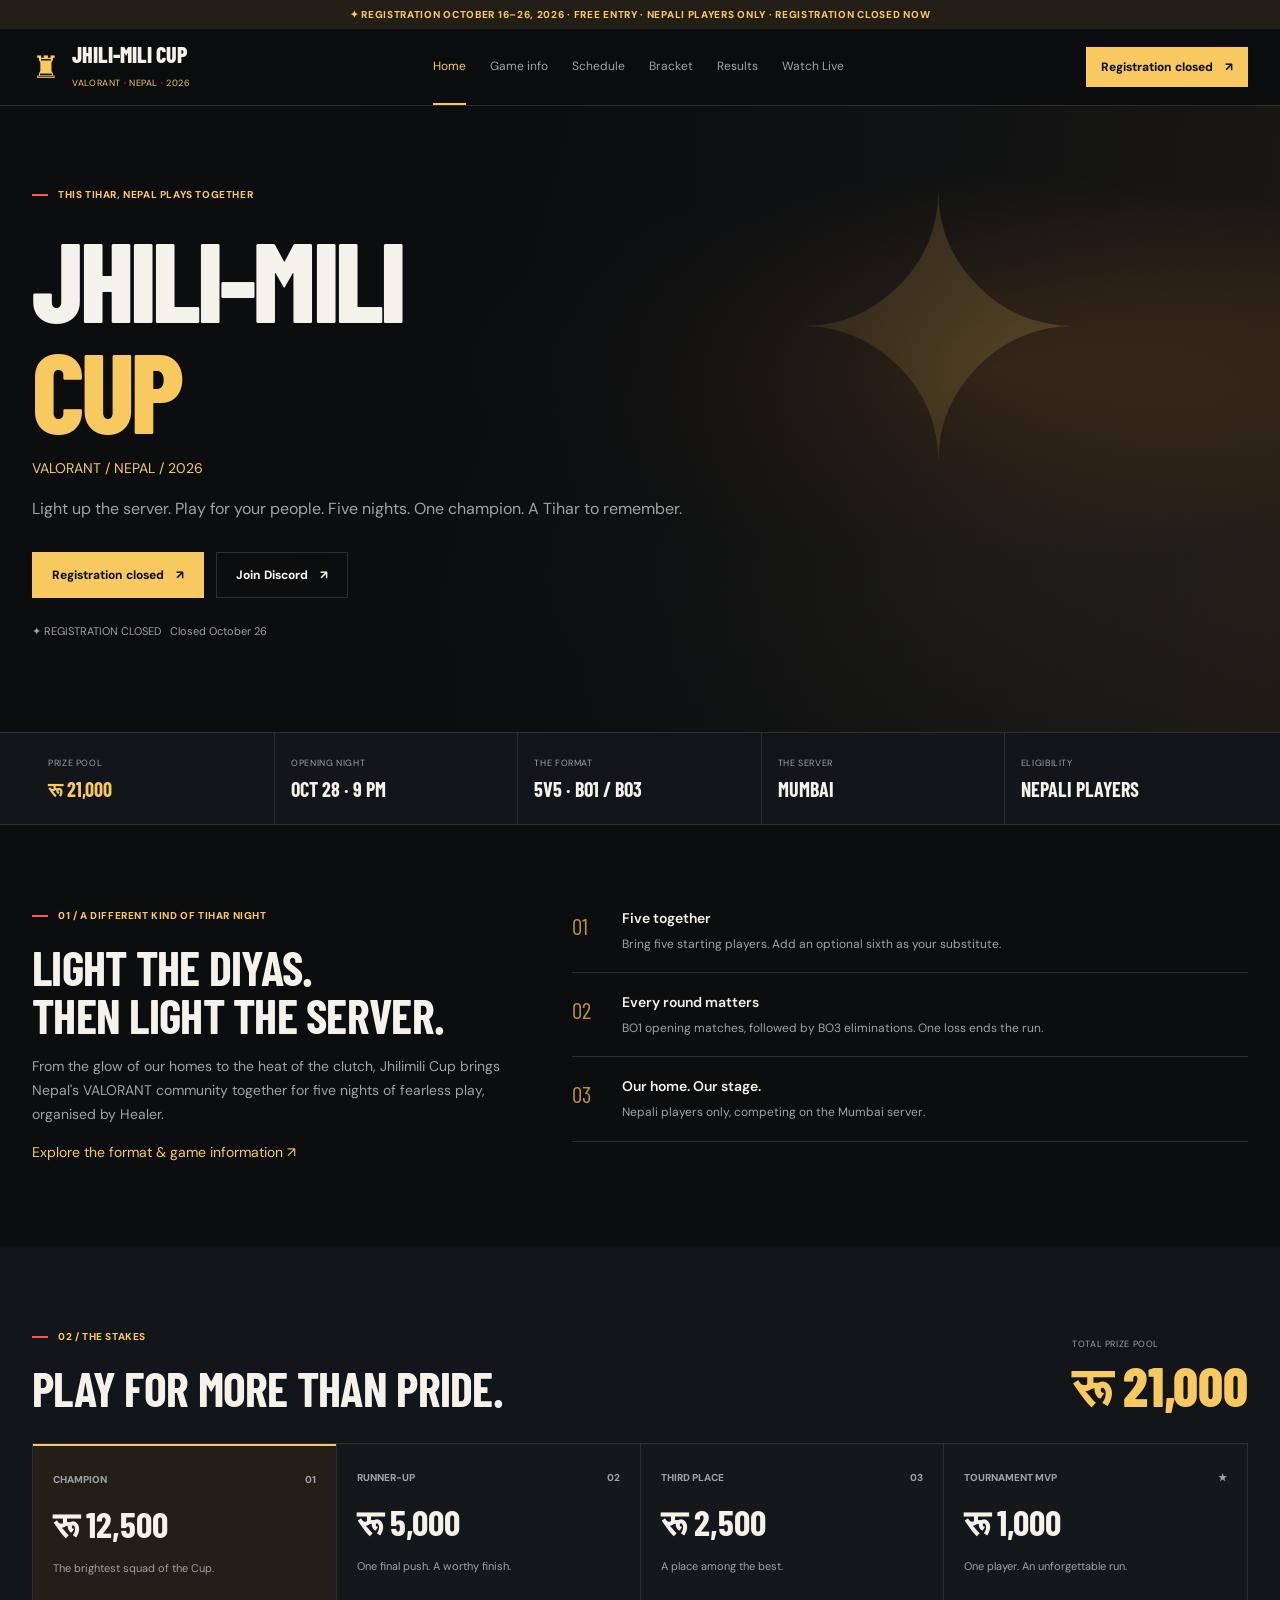
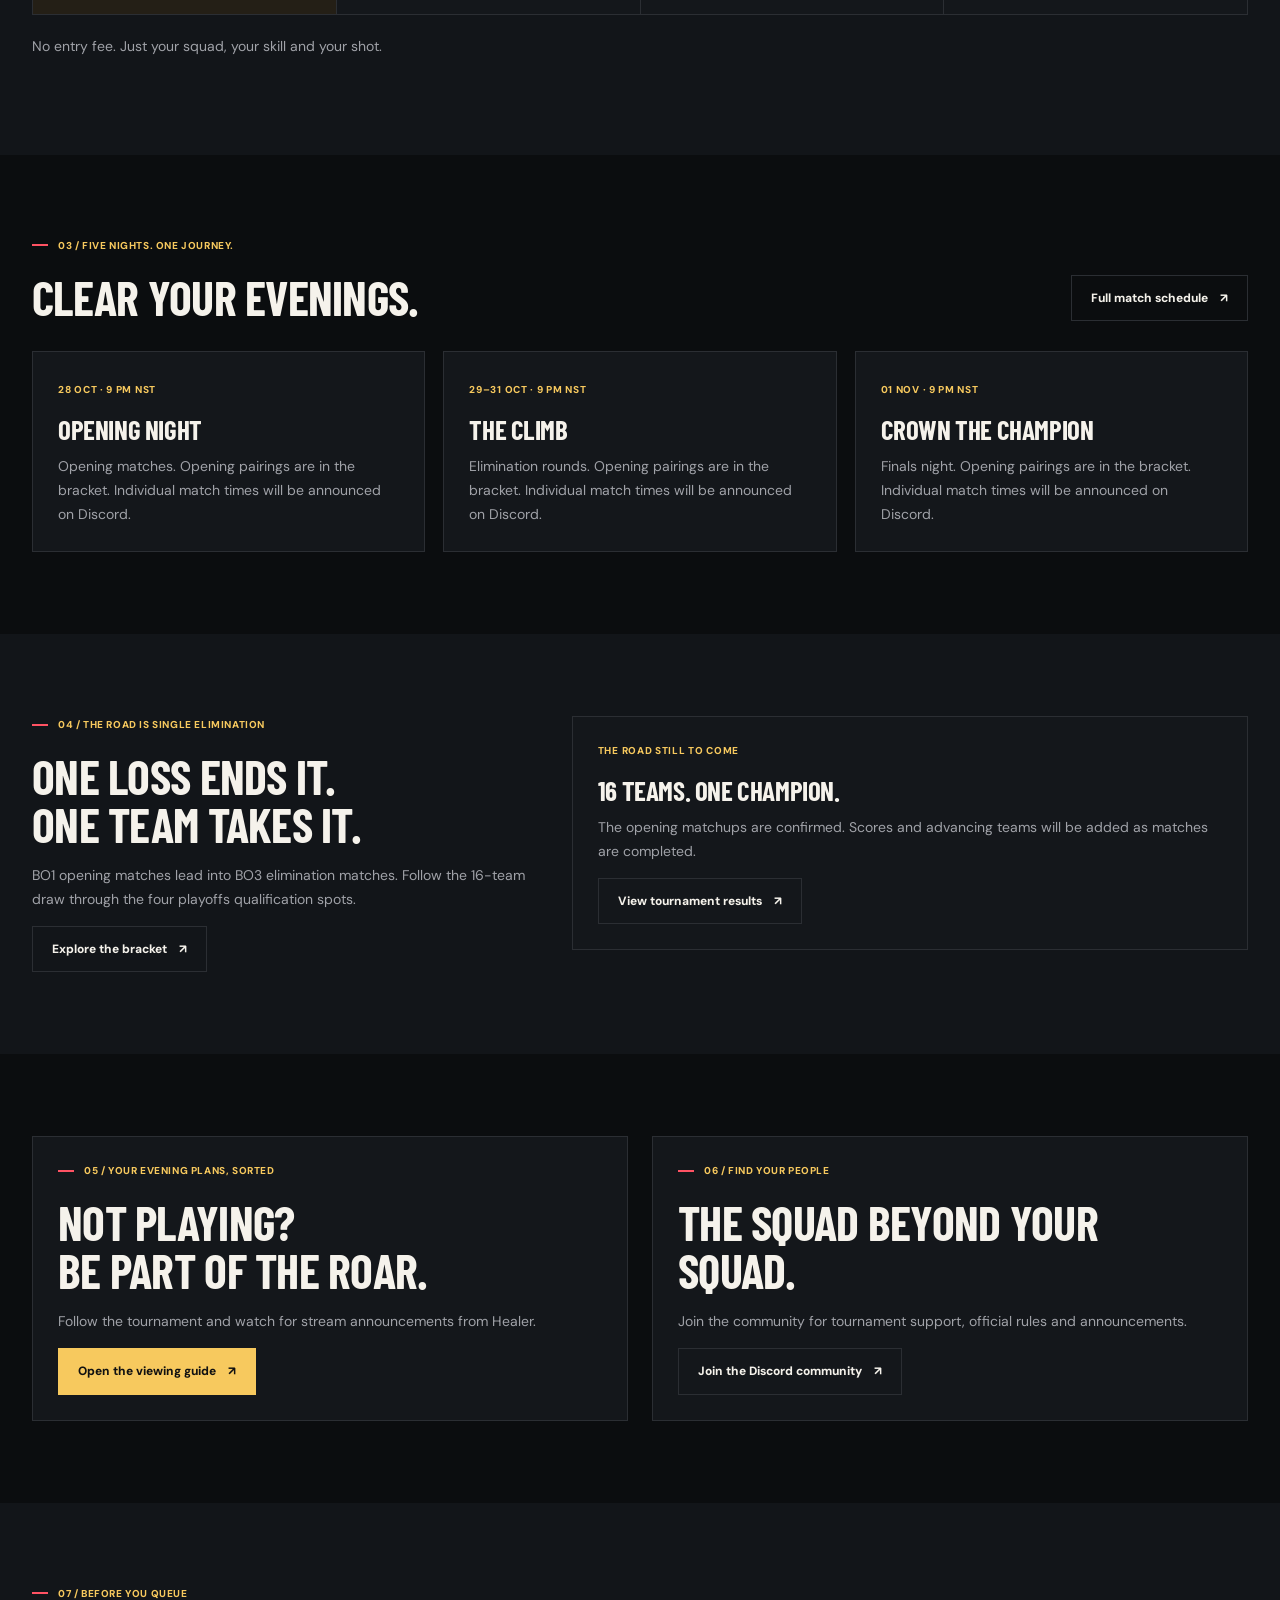
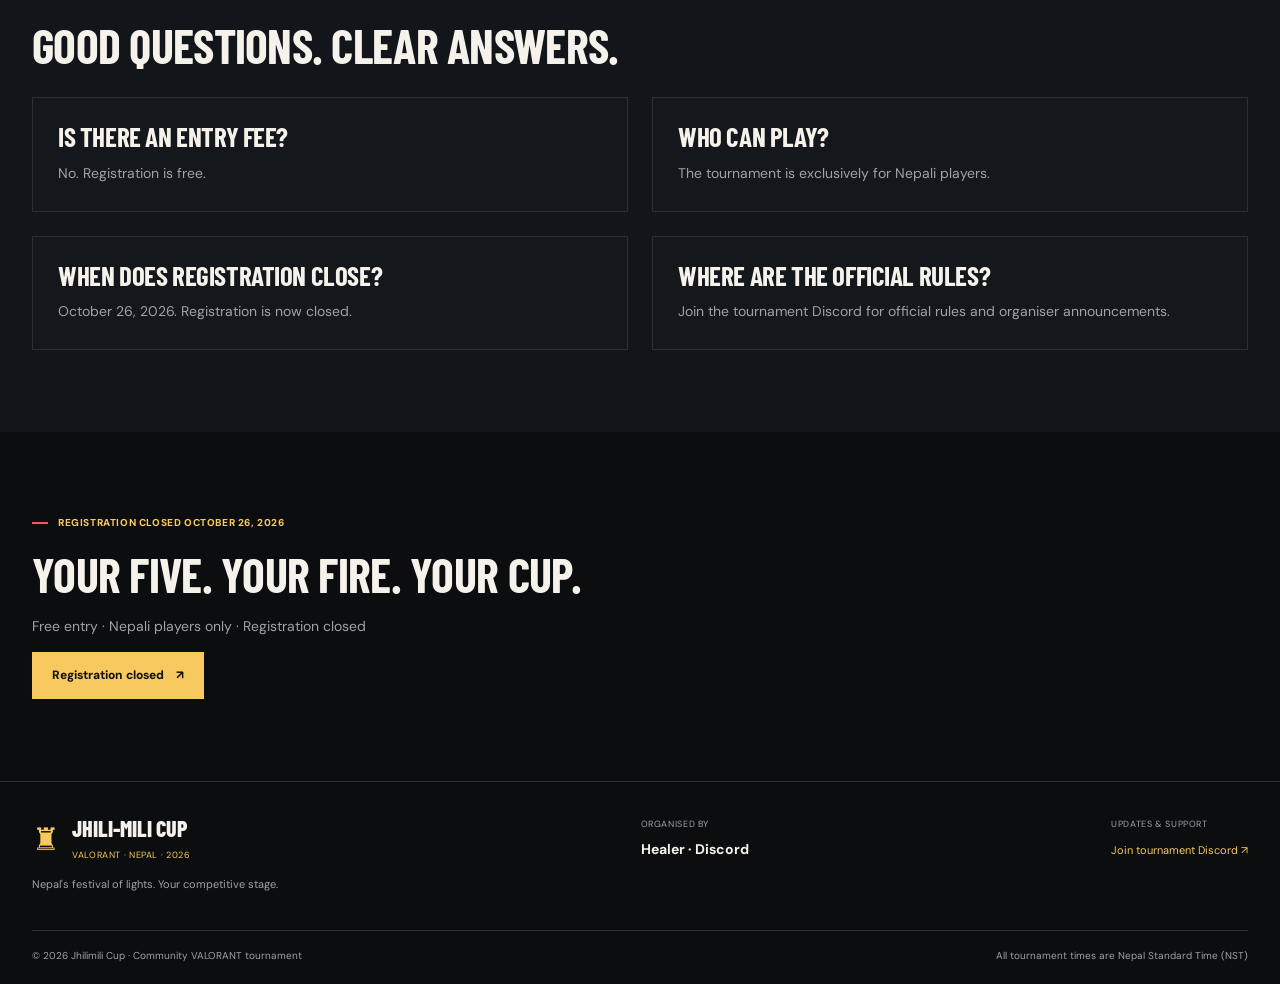
==== commit c3f3ea86: "bracket edited" ====
--- a/index.html
+++ b/index.html
@@ -12,4 +12,4 @@
 <body data-page="home">
   <div id="app"></div>
 </body>
-</html>
+</html>
--- a/css/style.css
+++ b/css/style.css
@@ -1,3 +1,4 @@
+
 @import url('https://fonts.googleapis.com/css2?family=Barlow+Condensed:wght@500;600;700;800;900&family=DM+Sans:wght@400;500;600;700;800&display=swap');
 
 :root {
@@ -217,17 +218,18 @@
 .footer-bottom { border-top: 1px solid var(--border); padding-top: 16px; display: flex; justify-content: space-between; gap: 16px; font-size: 10px; color: var(--muted); }
 .mobile-only { display: none; }
 
-/* 16-team progression — uses the site's existing dark/gold palette. */
+/* Three-stage elimination bracket: BO1 -> BO3 -> Playoffs Qualified. */
 .bracket.bracket-16 {
-  min-width: 1310px;
-  grid-template-columns: 1.2fr 1.1fr 1.1fr 1.1fr .85fr;
-  gap: 27px;
+  min-width: 1040px;
+  grid-template-columns: 1.2fr 1.14fr 1.02fr;
+  gap: 54px;
   position: relative;
   align-items: start;
   padding-bottom: 8px;
 }
 .bracket-16 .bracket-column { position: relative; z-index: 1; min-width: 0; }
 .bracket-16 .bracket-column h3 { color: var(--text); margin: 0 0 16px; font-size: 23px; }
+.bracket-16 .bracket-column h3.gold { color: var(--gold); }
 .bracket-16 .bracket-column .round-subtitle { display: block; color: var(--gold-dark); font-size: 10px; font-weight: 700; letter-spacing: .06em; text-transform: uppercase; margin-bottom: 4px; }
 .bracket-16 .bracket-stack { height: 945px; gap: 12px; justify-content: space-around; }
 .bracket-16 .match { flex-shrink: 0; border: 1px solid #383734; background: var(--panel); box-shadow: 0 5px 12px rgba(0,0,0,.16); }
@@ -236,10 +238,15 @@
 .bracket-16 .team-slot.pending { color: #91939a; }
 .bracket-16 .team-slot.winner { color: var(--gold); background: #242015; font-weight: 800; }
 .bracket-16 .team-slot .team-score { color: inherit; min-width: 17px; font-weight: 800; text-align: right; }
-.bracket-16 .champion-box { width: 100%; border-top: 2px solid var(--gold); padding: 25px 12px; }
-.bracket-16 .champion-box h3 { margin: 11px 0; color: var(--gold); overflow-wrap: anywhere; }
 .bracket-16 .bracket-wires { position: absolute; top: 0; left: 0; width: 100%; height: 100%; z-index: 0; pointer-events: none; overflow: visible; }
 .bracket-16 .bracket-wires path { stroke: #74613a; stroke-width: 1.5; fill: none; }
+.bracket-16 .playoffs-column .bracket-stack { justify-content: center; }
+.bracket-16 .playoffs-box { border: 1px solid var(--gold-dark); border-top: 2px solid var(--gold); background: #241f16; padding: 12px 15px; box-shadow: 0 5px 18px rgba(0,0,0,.20); }
+.bracket-16 .playoffs-slot { min-height: 49px; display: flex; align-items: center; gap: 13px; padding: 9px 6px; border-bottom: 1px solid #443821; font-size: 12px; font-weight: 700; overflow-wrap: anywhere; }
+.bracket-16 .playoffs-slot:last-child { border-bottom: 0; }
+.bracket-16 .playoffs-slot.pending { color: #a0a2a8; }
+.bracket-16 .playoffs-slot.qualified { color: var(--gold); }
+.bracket-16 .playoffs-slot-number { color: var(--gold-dark); font-family: "Barlow Condensed", sans-serif; font-size: 18px; flex-shrink: 0; }
 .bracket-hint { color: var(--muted); font-size: 11px; margin-top: 6px; }
 .registration-closed input:disabled { opacity: .55; cursor: not-allowed; }
 .registration-closed button:disabled { background: var(--panel-light); color: var(--gold); border-color: var(--gold-dark); cursor: not-allowed; opacity: 1; transform: none; }
